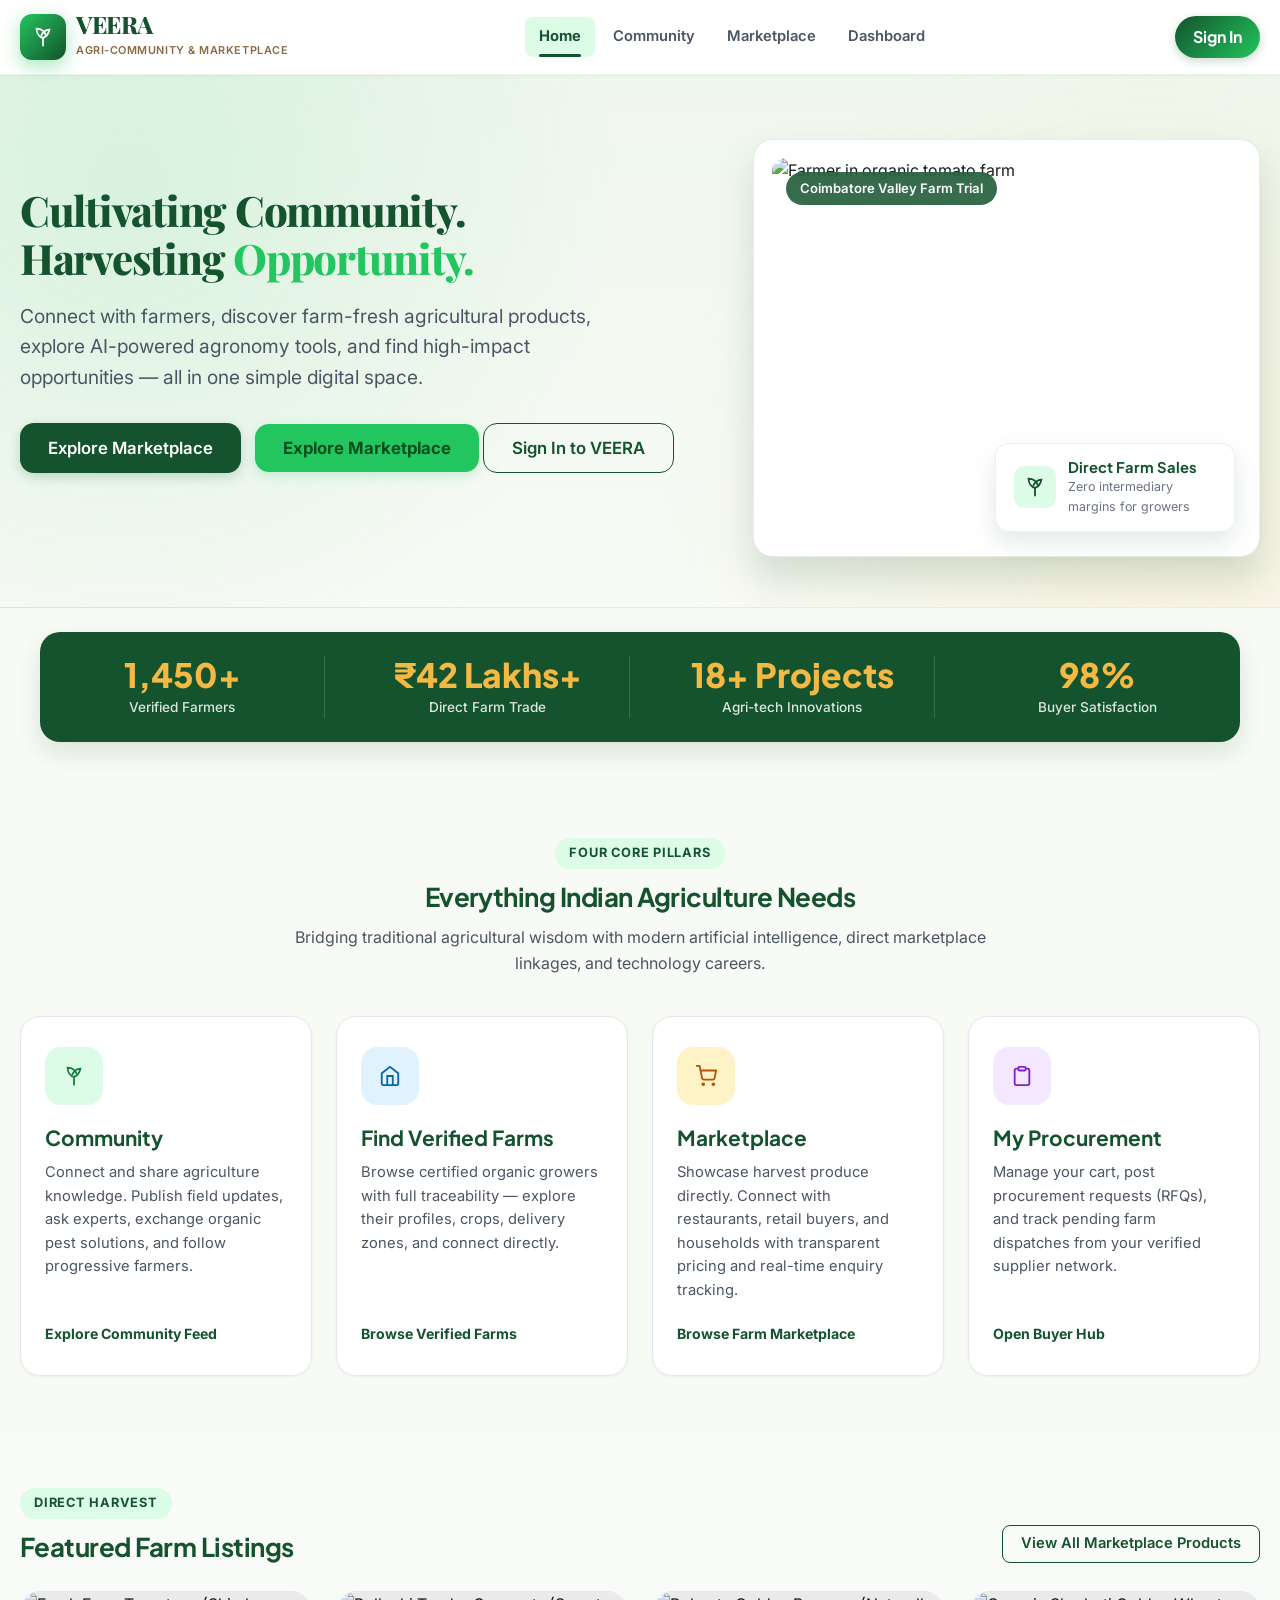
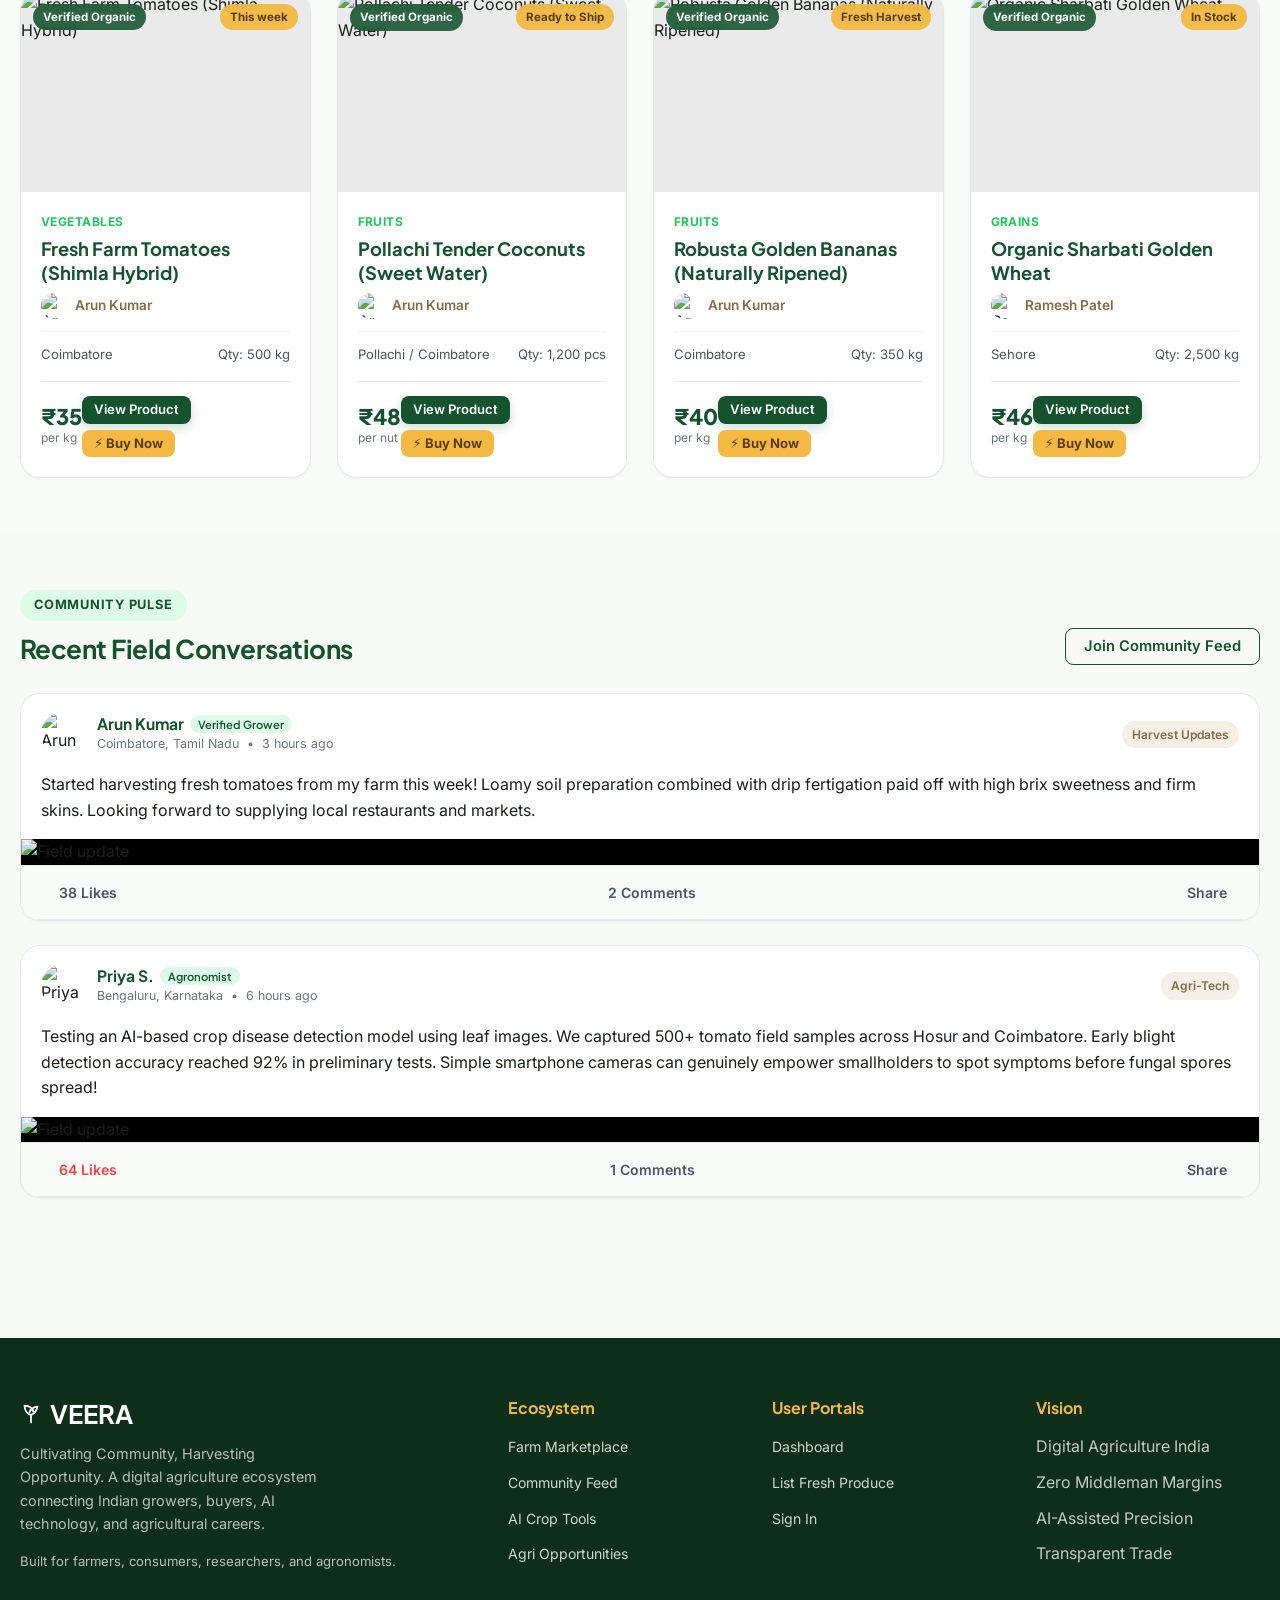
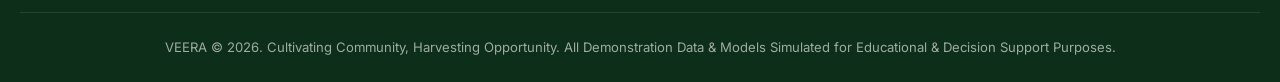
==== index.html @ 0efbb1dd "Add files via upload" ====
<!DOCTYPE html>
<html lang="en">

<head>
  <meta charset="UTF-8">
  <meta name="viewport" content="width=device-width, initial-scale=1.0">
  <title>VEERA — Cultivating Community, Harvesting Opportunity | Digital Agriculture Platform</title>
  <meta name="description"
    content="VEERA connects farmers, buyers, customers, agriculture communities, AI-powered agriculture tools, and opportunities in one unified digital platform.">

  <!-- Google Fonts: Plus Jakarta Sans · Inter · Playfair Display (3 fonts only) -->
  <link rel="preconnect" href="https://fonts.googleapis.com">
  <link rel="preconnect" href="https://fonts.gstatic.com" crossorigin>
  <link
    href="https://fonts.googleapis.com/css2?family=Inter:wght@400;500;600;700&family=Plus+Jakarta+Sans:wght@600;700;800&family=Playfair+Display:ital,wght@0,700;1,600&display=swap"
    rel="stylesheet">

  <link rel="stylesheet" href="styles.css">
</head>

<body>

  <!-- =========================================================================
       MAIN DESKTOP & MOBILE HEADER / NAVBAR
       ========================================================================= -->
  <header class="main-header">
    <div class="nav-container">
      <a href="#home" class="brand-logo" onclick="navigateTo('home')">
        <div class="logo-icon"><svg width="22" height="22" viewBox="0 0 24 24" fill="none" stroke="currentColor"
            stroke-width="2">
            <path d="M12 22v-9" />
            <path d="M12 13c-4-1-7-5-7-10 5 0 9 3 10 7" />
            <path d="M12 13c3-1 6-4 7-9-4 0-8 3-9 7" />
          </svg></div>
        <div class="brand-text">
          <h1>VEERA</h1>
          <span>Agri-Community & Marketplace</span>
        </div>
      </a>

      <nav>
        <ul class="nav-menu">
          <li><a class="nav-link active" data-section="home" data-role="all" onclick="navigateTo('home')">Home</a></li>
          <li><a class="nav-link" data-section="community" data-role="all"
              onclick="navigateTo('community')">Community</a></li>
          <li><a class="nav-link" data-section="marketplace" data-role="all"
              onclick="navigateTo('marketplace')">Marketplace</a></li>
          <!-- Farmer-only nav links -->
          <li data-nav-farmer><a class="nav-link" data-section="ai" data-role="farmer" onclick="navigateTo('ai')">AI
              Agri</a></li>
          <li data-nav-farmer><a class="nav-link" data-section="opportunities" data-role="farmer"
              onclick="navigateTo('opportunities')">Opportunities</a></li>
          <!-- Buyer-only nav links -->
          <li data-nav-buyer style="display:none"><a class="nav-link" data-section="farms" data-role="buyer"
              onclick="navigateTo('farms')">Find Farms</a></li>
          <!-- Shared: Dashboard (role content adapts inside) -->
          <li><a class="nav-link" data-section="dashboard" data-role="all"
              onclick="navigateTo('dashboard')">Dashboard</a></li>
        </ul>
      </nav>

      <div class="nav-actions">
        <!-- Sign In button — shown when logged out -->
        <a id="navSignInBtn" href="login.html" class="btn-nav-signin" style="display:none;">Sign In</a>
        <!-- User Pill — shown when logged in -->
        <div id="navUserPill" class="user-pill" onclick="openUserProfile()" title="Click to view profile details">
          <img id="navUserAvatar"
            src="https://images.unsplash.com/photo-1544717305-2782549b5136?auto=format&fit=crop&w=150&q=80"
            alt="User Avatar" class="user-pill-avatar">
          <div class="user-pill-info">
            <span id="navUserName" class="user-pill-name">Arun Kumar</span>
            <span id="navUserRole" class="user-pill-role">Farmer</span>
          </div>
        </div>

        <button class="mobile-menu-btn" onclick="toggleMobileNav()" aria-label="Toggle Navigation"><svg width="22"
            height="22" viewBox="0 0 24 24" fill="none" stroke="currentColor" stroke-width="2">
            <line x1="3" y1="12" x2="21" y2="12" />
            <line x1="3" y1="6" x2="21" y2="6" />
            <line x1="3" y1="18" x2="21" y2="18" />
          </svg></button>
      </div>
    </div>
  </header>

  <main>
    <!-- =======================================================================
         1. HOME PAGE SECTION (PRD Section 4 & 4.1)
         ======================================================================= -->
    <section id="section-home" class="app-section active">
      <!-- Hero Banner -->
      <div class="hero-section">
        <div class="container">
          <div class="hero-grid">
            <div class="hero-content">
              <h1 class="hero-title">
                Cultivating Community. <br>
                Harvesting <span class="highlight">Opportunity.</span>
              </h1>
              <p class="hero-description">
                Connect with farmers, discover farm-fresh agricultural products, explore AI-powered agronomy tools, and
                find high-impact opportunities — all in one simple digital space.
              </p>

              <div class="hero-cta-group">
                <button class="btn btn-primary btn-lg" onclick="navigateTo('marketplace')">
                  Explore Marketplace
                </button>
                <div id="heroBtnFarmer">
                  <button class="btn btn-secondary btn-lg" onclick="navigateTo('ai')">
                    Explore AI Tools
                  </button>
                </div>
                <div id="heroBtnBuyer" style="display:none">
                  <button class="btn btn-secondary btn-lg" onclick="navigateTo('farms')">
                    Browse Verified Farms
                  </button>
                </div>
                <div id="heroBtnGuest" style="display:flex; gap:10px; flex-wrap:wrap;">
                  <button class="btn btn-secondary btn-lg" onclick="navigateTo('marketplace')">
                    Explore Marketplace
                  </button>
                  <a class="btn btn-outline btn-lg" href="login.html" style="color:var(--primary-800); border-color:var(--primary-800);">
                    Sign In to VEERA
                  </a>
                </div>
              </div>
            </div>

            <div class="hero-visual-card">
              <div class="hero-main-img-box">
                <img src="https://images.unsplash.com/photo-1595974482597-4b8da8879bc5?auto=format&fit=crop&w=900&q=80"
                  alt="Farmer in organic tomato farm">
                <div class="hero-overlay-tag">
                  <span>Coimbatore Valley Farm Trial</span>
                </div>
              </div>
              <div class="hero-floating-stat">
                <div class="floating-icon"><svg width="22" height="22" viewBox="0 0 24 24" fill="none"
                    stroke="currentColor" stroke-width="2">
                    <path d="M12 22v-9" />
                    <path d="M12 13c-4-1-7-5-7-10 5 0 9 3 10 7" />
                    <path d="M12 13c3-1 6-4 7-9-4 0-8 3-9 7" />
                  </svg></div>
                <div class="floating-text">
                  <h4>Direct Farm Sales</h4>
                  <p>Zero intermediary margins for growers</p>
                </div>
              </div>
            </div>
          </div>
        </div>
      </div>

      <!-- Live Ecosystem Stats Ribbon -->
      <div class="container">
        <div class="stats-ribbon">
          <div class="stats-grid">
            <div class="stat-item">
              <div class="stat-number">1,450+</div>
              <div class="stat-label">Verified Farmers</div>
            </div>
            <div class="stat-item">
              <div class="stat-number">₹42 Lakhs+</div>
              <div class="stat-label">Direct Farm Trade</div>
            </div>
            <div class="stat-item">
              <div class="stat-number">18+ Projects</div>
              <div class="stat-label">Agri-tech Innovations</div>
            </div>
            <div class="stat-item">
              <div class="stat-number">98%</div>
              <div class="stat-label">Buyer Satisfaction</div>
            </div>
          </div>
        </div>
      </div>

      <!-- 4 Core Pillars Section (PRD Section 3 & 4) -->
      <section class="section-padding">
        <div class="container">
          <div class="section-header">
            <span class="section-tag">Four Core Pillars</span>
            <h2 class="section-title">Everything Indian Agriculture Needs</h2>
            <p class="section-subtitle">Bridging traditional agricultural wisdom with modern artificial intelligence,
              direct marketplace linkages, and technology careers.</p>
          </div>

          <div class="pillars-grid">
            <!-- Pillar 1: Community -->
            <div class="pillar-card community" onclick="navigateTo('community')">
              <div class="pillar-icon-box"><svg width="22" height="22" viewBox="0 0 24 24" fill="none"
                  stroke="currentColor" stroke-width="2">
                  <path d="M12 22v-9" />
                  <path d="M12 13c-4-1-7-5-7-10 5 0 9 3 10 7" />
                  <path d="M12 13c3-1 6-4 7-9-4 0-8 3-9 7" />
                </svg></div>
              <h3 class="pillar-title">Community</h3>
              <p class="pillar-desc">Connect and share agriculture knowledge. Publish field updates, ask experts,
                exchange organic pest solutions, and follow progressive farmers.</p>
              <div class="pillar-link">Explore Community Feed</div>
            </div>

            <!-- Pillar 2: AI Agriculture (Farmer) / Find Farms (Buyer) -->
            <div id="pillarAiFarmer" class="pillar-card ai" onclick="navigateTo('ai')">
              <div class="pillar-icon-box"><svg width="22" height="22" viewBox="0 0 24 24" fill="none"
                  stroke="currentColor" stroke-width="2">
                  <rect x="3" y="11" width="18" height="10" rx="2" />
                  <circle cx="12" cy="5" r="2" />
                  <path d="M12 7v4" />
                  <line x1="8" y1="16" x2="8" y2="16" />
                  <line x1="16" y1="16" x2="16" y2="16" />
                </svg></div>
              <h3 class="pillar-title">AI Agri</h3>
              <p class="pillar-desc">Simple decision-support tools: Crop recommendation by soil & season, crop disease
                scanner, and live Mandi market intelligence — exclusively for farmers.</p>
              <div class="pillar-link">Try AI Agronomy Tools</div>
            </div>
            <div id="pillarFindFarmsBuyer" class="pillar-card ai" onclick="navigateTo('farms')" style="display:none">
              <div class="pillar-icon-box"><svg width="22" height="22" viewBox="0 0 24 24" fill="none"
                  stroke="currentColor" stroke-width="2">
                  <path d="M3 9l9-7 9 7v11a2 2 0 0 1-2 2H5a2 2 0 0 1-2-2z" />
                  <polyline points="9 22 9 12 15 12 15 22" />
                </svg></div>
              <h3 class="pillar-title">Find Verified Farms</h3>
              <p class="pillar-desc">Browse certified organic growers with full traceability — explore their profiles,
                crops, delivery zones, and connect directly.</p>
              <div class="pillar-link">Browse Verified Farms</div>
            </div>

            <!-- Pillar 3: Marketplace -->
            <div class="pillar-card market" onclick="navigateTo('marketplace')">
              <div class="pillar-icon-box"><svg width="22" height="22" viewBox="0 0 24 24" fill="none"
                  stroke="currentColor" stroke-width="2">
                  <circle cx="9" cy="21" r="1" />
                  <circle cx="20" cy="21" r="1" />
                  <path d="M1 1h4l2.68 13.39a2 2 0 0 0 2 1.61h9.72a2 2 0 0 0 2-1.61L23 6H6" />
                </svg></div>
              <h3 class="pillar-title">Marketplace</h3>
              <p class="pillar-desc">Showcase harvest produce directly. Connect with restaurants, retail buyers, and
                households with transparent pricing and real-time enquiry tracking.</p>
              <div class="pillar-link">Browse Farm Marketplace</div>
            </div>

            <!-- Pillar 4: Opportunities (Farmer) / Procurement (Buyer) -->
            <div id="pillarOppsFarmer" class="pillar-card opps" onclick="navigateTo('opportunities')">
              <div class="pillar-icon-box"><svg width="22" height="22" viewBox="0 0 24 24" fill="none"
                  stroke="currentColor" stroke-width="2">
                  <path d="M4.5 16.5c-1.5 1.26-2 5-2 5s3.74-.5 5-2c.71-.84.7-2.13-.09-2.91a2.18 2.18 0 0 0-2.91-.09z" />
                  <path
                    d="M12 15l-3-3a22 22 0 0 1 2-3.95A12.88 12.88 0 0 1 22 2c0 2.72-.78 7.5-6 11a22.35 22.35 0 0 1-4 2z" />
                </svg></div>
              <h3 class="pillar-title">Opportunities</h3>
              <p class="pillar-desc">Discover agriculture jobs, college internships, AI/ML agriculture pilots, sensor
                collaborations, and institutional procurement contracts.</p>
              <div class="pillar-link">Find Opportunities</div>
            </div>
            <div id="pillarRfqBuyer" class="pillar-card opps" onclick="navigateTo('cart')" style="display:none">
              <div class="pillar-icon-box"><svg width="22" height="22" viewBox="0 0 24 24" fill="none"
                  stroke="currentColor" stroke-width="2">
                  <path d="M16 4h2a2 2 0 0 1 2 2v14a2 2 0 0 1-2 2H6a2 2 0 0 1-2-2V6a2 2 0 0 1 2-2h2" />
                  <rect x="8" y="2" width="8" height="4" rx="1" ry="1" />
                </svg></div>
              <h3 class="pillar-title">My Procurement</h3>
              <p class="pillar-desc">Manage your cart, post procurement requests (RFQs), and track pending farm
                dispatches from your verified supplier network.</p>
              <div class="pillar-link">Open Buyer Hub</div>
            </div>
          </div>
        </div>
      </section>

      <!-- Featured Produce Preview -->
      <section class="section-padding" style="background-color: var(--bg-card-subtle);">
        <div class="container">
          <div
            style="display:flex; justify-content:space-between; align-items:flex-end; margin-bottom: 28px; flex-wrap:wrap; gap:16px;">
            <div>
              <span class="section-tag">Direct Harvest</span>
              <h2 class="section-title" style="margin-bottom:0;">Featured Farm Listings</h2>
            </div>
            <button class="btn btn-outline" onclick="navigateTo('marketplace')">View All Marketplace Products</button>
          </div>

          <div id="homeFeaturedProductsGrid" class="products-grid">
            <!-- Injected via app.js -->
          </div>
        </div>
      </section>

      <!-- Community Feed Highlights Preview -->
      <section class="section-padding">
        <div class="container">
          <div
            style="display:flex; justify-content:space-between; align-items:flex-end; margin-bottom: 28px; flex-wrap:wrap; gap:16px;">
            <div>
              <span class="section-tag">Community Pulse</span>
              <h2 class="section-title" style="margin-bottom:0;">Recent Field Conversations</h2>
            </div>
            <button class="btn btn-outline" onclick="navigateTo('community')">Join Community Feed</button>
          </div>

          <div id="homeCommunityHighlights">
            <!-- Injected via app.js -->
          </div>
        </div>
      </section>
    </section>

    <!-- =======================================================================
         2. COMMUNITY SECTION (PRD Section 5)
         ======================================================================= -->
    <section id="section-community" class="app-section">
      <div class="container section-padding">
        <div class="section-header">
          <span class="section-tag">Agriculture Community</span>
          <h2 class="section-title">Field Notes & Knowledge Exchange</h2>
          <p class="section-subtitle">Real-time conversations between progressive farmers, agronomists, students, and
            buyers.</p>
        </div>

        <div class="community-layout">
          <!-- Left Sidebar -->
          <aside class="community-sidebar-left">
            <div class="community-box">
              <h4 style="font-size: 1rem; color: var(--primary-800); margin-bottom: 14px;">Feed Topics</h4>
              <ul style="list-style: none; display: flex; flex-direction: column; gap: 8px;">
                <li><button class="category-pill active" style="width:100%; text-align:left;"
                    onclick="filterCommunityPosts('All')">All Updates</button></li>
                <li><button class="category-pill" style="width:100%; text-align:left;"
                    onclick="filterCommunityPosts('Harvest Updates')">Harvest Updates</button></li>
                <li><button class="category-pill" style="width:100%; text-align:left;"
                    onclick="filterCommunityPosts('Agri-Tech')">Agri-Tech & AI</button></li>
                <li><button class="category-pill" style="width:100%; text-align:left;"
                    onclick="filterCommunityPosts('Farming Tips')">Organic Farming Tips</button></li>
              </ul>
            </div>

            <div class="community-box">
              <h4 style="font-size: 0.95rem; color: var(--primary-800); margin-bottom: 10px;">Featured Grower</h4>
              <div style="display: flex; gap: 10px; align-items: center; margin-bottom: 8px;">
                <img src="https://images.unsplash.com/photo-1544717305-2782549b5136?auto=format&fit=crop&w=100&q=80"
                  style="width:40px; height:40px; border-radius:50%; object-fit:cover;" alt="Arun">
                <div>
                  <div style="font-weight:700; font-size:0.9rem; color:var(--primary-800);">Arun Kumar</div>
                  <div style="font-size:0.75rem; color:var(--text-light);">Coimbatore, TN (4.5 ac)</div>
                </div>
              </div>
              <button class="btn btn-outline btn-sm" style="width:100%;" onclick="viewFarmerProfile('farmer-1')">View
                Digital Farm</button>
            </div>
          </aside>

          <!-- Center Feed -->
          <div class="community-feed-main">
            <!-- Create Post Box -->
            <div class="feed-header-card">
              <img id="feedUserAvatar"
                src="https://images.unsplash.com/photo-1544717305-2782549b5136?auto=format&fit=crop&w=150&q=80"
                style="width:42px; height:42px; border-radius:50%; object-fit:cover;" alt="You">
              <button class="create-post-trigger" onclick="openCreatePostModal()">
                Share a farm harvest update, agronomy question, or field photo...
              </button>
              <button class="btn btn-primary btn-sm" onclick="openCreatePostModal()">
                Post
              </button>
            </div>

            <!-- Posts List Container -->
            <div id="communityPostsContainer">
              <!-- Rendered via app.js -->
            </div>
          </div>

          <!-- Right Sidebar -->
          <aside class="community-sidebar-right">
            <div class="community-box">
              <h4 style="font-size: 1rem; color: var(--primary-800); margin-bottom: 12px;">Agri Guidelines</h4>
              <p style="font-size:0.85rem; color:var(--text-muted); line-height:1.5; margin-bottom:12px;">
                VEERA fosters helpful, supportive, and scientifically sound agricultural dialogue. Respect regional
                practices and share genuine field experiences.
              </p>
              <div
                style="background:var(--secondary-subtle); padding:10px 14px; border-radius:8px; font-size:0.8rem; color:var(--primary-800);">
                Tip: Upload high resolution leaf pictures for pest queries.
              </div>
            </div>

            <div class="community-box">
              <h4 style="font-size: 0.95rem; color: var(--primary-800); margin-bottom: 10px;">Mandi Quick Check</h4>
              <div style="font-size:0.82rem; color:var(--text-muted); margin-bottom:6px;">Coimbatore Tomato APMC:</div>
              <div style="font-size:1.4rem; font-weight:800; color:var(--primary-800);">₹35 / kg <span
                  style="font-size:0.75rem; color:var(--secondary);">▲ +12.9%</span></div>
              <button class="btn btn-outline btn-sm" style="margin-top:10px; width:100%;"
                onclick="navigateTo('ai', 'tab-market')">Open Market Intel</button>
            </div>
          </aside>
        </div>
      </div>
    </section>

    <!-- =======================================================================
         3. MARKETPLACE SECTION (PRD Section 6 & 7)
         ======================================================================= -->
    <section id="section-marketplace" class="app-section">
      <div class="container section-padding">
        <!-- Role-Specific Action Strip -->
        <div class="marketplace-hero-strip">
          <div>
            <h2 style="font-size: 1.8rem; font-weight: 800; margin-bottom: 6px;">Farmer-to-Buyer Marketplace</h2>
            <p id="marketSubtext" style="font-size: 0.95rem; opacity: 0.9; max-width: 580px;">
              Zero middleman commissions. Direct procurement of farm produce with complete farm traceability.
            </p>
          </div>
          <div id="marketFarmerActions">
            <button class="btn btn-accent btn-lg" onclick="openAddProductModal()">
              + List Fresh Harvest
            </button>
          </div>
        </div>

        <!-- Filter & Search Controls -->
        <div class="marketplace-filter-bar">
          <div class="filter-search-row">
            <div class="search-input-wrapper">
              <span class="search-icon"><svg width="18" height="18" viewBox="0 0 24 24" fill="none"
                  stroke="currentColor" stroke-width="2">
                  <circle cx="11" cy="11" r="8" />
                  <line x1="21" y1="21" x2="16.65" y2="16.65" />
                </svg></span>
              <input type="text" id="marketSearchInput"
                placeholder="Search tomatoes, wheat, turmeric, coconut, onions..." oninput="handleMarketSearch()">
            </div>
            <select id="marketSortSelect" class="filter-select" onchange="handleMarketSort()">
              <option value="default">Sort: Default</option>
              <option value="price-low">Price: Low to High</option>
              <option value="price-high">Price: High to Low</option>
              <option value="organic">Organic Only</option>
            </select>
            <select id="marketLocationFilter" class="filter-select" onchange="handleMarketLocationFilter()">
              <option value="all">All Locations</option>
              <option value="Coimbatore">Coimbatore, Tamil Nadu</option>
              <option value="Madhya Pradesh">Madhya Pradesh</option>
              <option value="Maharashtra">Maharashtra</option>
              <option value="Gujarat">Gujarat</option>
            </select>
          </div>

          <!-- Category Pills (PRD Categories) -->
          <div class="category-pills-row">
            <button class="category-pill active" onclick="filterMarketCategory('All', this)">All Produce</button>
            <button class="category-pill" onclick="filterMarketCategory('Vegetables', this)">Vegetables</button>
            <button class="category-pill" onclick="filterMarketCategory('Fruits', this)">Fruits</button>
            <button class="category-pill" onclick="filterMarketCategory('Grains', this)">Grains</button>
            <button class="category-pill" onclick="filterMarketCategory('Pulses', this)">Pulses</button>
            <button class="category-pill" onclick="filterMarketCategory('Spices', this)">Spices</button>
            <button class="category-pill" onclick="filterMarketCategory('Dairy', this)">Dairy & Ghee</button>
          </div>
        </div>

        <!-- Products Grid -->
        <div id="marketplaceProductsGrid" class="products-grid">
          <!-- Rendered via app.js -->
        </div>

        <!-- Empty State Container -->
        <div id="marketEmptyState" style="display:none; text-align:center; padding: 60px 20px;">
          <div style="font-size:3rem; margin-bottom:12px; display:flex; justify-content:center;"><svg width="22"
              height="22" viewBox="0 0 24 24" fill="none" stroke="currentColor" stroke-width="2">
              <path d="M12 22v-9" />
              <path d="M12 13c-4-1-7-5-7-10 5 0 9 3 10 7" />
              <path d="M12 13c3-1 6-4 7-9-4 0-8 3-9 7" />
            </svg></div>
          <h3 style="font-size:1.4rem; color:var(--primary-800); margin-bottom:8px;">No agricultural products found</h3>
          <p style="color:var(--text-light); margin-bottom:16px;">Try adjusting your keyword search or category filters.
          </p>
          <button class="btn btn-outline" onclick="resetMarketFilters()">Reset All Filters</button>
        </div>
      </div>
    </section>

    <!-- =======================================================================
         4. AI AGRICULTURE SECTION (PRD Sections 9, 10, 11, 12)
         ======================================================================= -->
    <section id="section-ai" class="app-section">
      <div class="container section-padding">
        <div class="section-header">
          <span class="section-tag">AI Agronomy Engine</span>
          <h2 class="section-title">Intelligent Assistance for Growers</h2>
          <p class="section-subtitle">Demonstrating practical, accessible artificial intelligence tools tailored for
            everyday agricultural decisions.</p>
        </div>

        <div class="ai-section-container">
          <!-- Tool Switcher Tabs -->
          <div class="ai-nav-tabs">
            <button class="ai-tab-btn active" onclick="switchAiTab('crop-rec', this)">
              Crop Recommendation
            </button>
            <button class="ai-tab-btn" onclick="switchAiTab('disease-scan', this)">
              Crop Disease Detection
            </button>
            <button class="ai-tab-btn" onclick="switchAiTab('market-intel', this)">
              Market Intelligence
            </button>
          </div>

          <!-- TOOL 1: Crop Recommendation (PRD Section 10) -->
          <div id="aiToolCropRec" class="ai-tool-card active">
            <div class="tool-header-block">
              <div class="tool-header-icon"><svg width="22" height="22" viewBox="0 0 24 24" fill="none"
                  stroke="currentColor" stroke-width="2">
                  <path d="M12 22v-9" />
                  <path d="M12 13c-4-1-7-5-7-10 5 0 9 3 10 7" />
                  <path d="M12 13c3-1 6-4 7-9-4 0-8 3-9 7" />
                </svg></div>
              <h3 style="font-size:1.6rem; color:var(--primary-800); margin-bottom:8px;">AI Crop Recommendation</h3>
              <p style="color:var(--text-muted); font-size:0.95rem;">
                Select soil type, season, and irrigation resources to compute agronomically optimal crop varieties with
                estimated yields.
              </p>
              <div class="tool-disclaimer">
                Note: Demonstration Decision-Support Result (Not a guaranteed agronomic prediction)
              </div>
            </div>

            <div class="crop-rec-grid">
              <!-- Inputs Form -->
              <div class="crop-rec-form-panel">
                <div class="form-group">
                  <label for="cropRecLocation">Location / Region</label>
                  <select id="cropRecLocation" class="form-control">
                    <option value="Coimbatore, Tamil Nadu">Coimbatore, Tamil Nadu (Western Ghats Belt)</option>
                    <option value="Pune, Maharashtra">Pune / Nashik, Maharashtra</option>
                    <option value="Indore, Madhya Pradesh">Indore, Madhya Pradesh (Malwa Plateau)</option>
                    <option value="Guntur, Andhra Pradesh">Guntur / Krishna Basin, AP</option>
                    <option value="Karnal, Haryana">Karnal, Haryana (Indo-Gangetic Plain)</option>
                  </select>
                </div>

                <div class="form-group">
                  <label for="cropRecSoil">Soil Type</label>
                  <select id="cropRecSoil" class="form-control">
                    <option value="Loamy">Loamy Soil (Rich drainage & balanced humus)</option>
                    <option value="Black Cotton">Black Cotton Soil (High moisture retention)</option>
                    <option value="Red Soil">Red Laterite Soil (Porous, iron-rich)</option>
                    <option value="Alluvial">Alluvial Silt (High natural fertility)</option>
                    <option value="Sandy Loam">Sandy Loam (Quick drainage)</option>
                  </select>
                </div>

                <div class="form-group">
                  <label for="cropRecSeason">Cultivation Season</label>
                  <select id="cropRecSeason" class="form-control">
                    <option value="Kharif">Kharif (Monsoon Sowing: Jun - Oct)</option>
                    <option value="Rabi">Rabi (Winter Sowing: Nov - Mar)</option>
                    <option value="Zaid">Zaid (Summer Cropping: Mar - Jun)</option>
                  </select>
                </div>

                <div class="form-group">
                  <label for="cropRecWater">Water & Irrigation Availability</label>
                  <select id="cropRecWater" class="form-control">
                    <option value="Moderate">Moderate (Borewell / Drip Irrigation)</option>
                    <option value="Abundant">Abundant (Canal / River Basin / Perennial)</option>
                    <option value="Low">Low / Rainfed Watershed</option>
                  </select>
                </div>

                <div class="form-group">
                  <label for="cropRecSize">Farm Plot Size</label>
                  <input type="text" id="cropRecSize" class="form-control" value="4.5 Acres">
                </div>

                <button class="btn btn-primary" style="width:100%; margin-top:10px;" onclick="runCropRecommendation()">
                  Run AI Crop Analysis
                </button>
              </div>

              <!-- Recommendation Result Output -->
              <div id="cropRecResultBox" class="ai-result-display">
                <div
                  style="font-size:0.75rem; font-weight:700; color:var(--text-light); text-transform:uppercase; margin-bottom:8px;">
                  Agronomy Model Output
                </div>
                <div class="crop-result-badge">
                  <span id="recCropName">Shimla Hybrid Tomato</span>
                </div>
                <div class="crop-result-reason" id="recCropReason">
                  The selected loamy soil texture, Kharif seasonal humidity, and moderate drip irrigation parameters are
                  exceptionally optimal for indeterminate hybrid tomato cultivation in the Coimbatore agro-climatic
                  zone.
                </div>
                <div style="display:grid; grid-template-columns:1fr 1fr; gap:10px; margin-bottom:18px;">
                  <div style="background:#fff; padding:10px; border-radius:6px; border:1px solid var(--border-subtle);">
                    <div style="font-size:0.72rem; color:var(--text-light);">ESTIMATED HARVEST</div>
                    <div id="recCropYield" style="font-weight:800; color:var(--primary-800); font-size:1.1rem;">22 - 25
                      Tons / Acre</div>
                  </div>
                  <div style="background:#fff; padding:10px; border-radius:6px; border:1px solid var(--border-subtle);">
                    <div style="font-size:0.72rem; color:var(--text-light);">WATER CONSUMPTION</div>
                    <div id="recCropWater" style="font-weight:800; color:var(--primary-800); font-size:1.1rem;">Drip
                      Fertigation</div>
                  </div>
                </div>
                <button class="btn btn-outline btn-sm" onclick="runCropRecommendation()">
                  Recalculate Scenario
                </button>
              </div>
            </div>
          </div>

          <!-- TOOL 2: Crop Disease Detection (PRD Section 11) -->
          <div id="aiToolDiseaseScan" class="ai-tool-card">
            <div class="tool-header-block">
              <div class="tool-header-icon"><svg width="22" height="22" viewBox="0 0 24 24" fill="none"
                  stroke="currentColor" stroke-width="2">
                  <path d="M12 22v-9" />
                  <path d="M12 13c-4-1-7-5-7-10 5 0 9 3 10 7" />
                  <path d="M12 13c3-1 6-4 7-9-4 0-8 3-9 7" />
                </svg></div>
              <h3 style="font-size:1.6rem; color:var(--primary-800); margin-bottom:8px;">AI Crop Disease Detection</h3>
              <p style="color:var(--text-muted); font-size:0.95rem;">
                Demonstrating computer-vision assisted leaf pathology analysis for early detection of fungal, bacterial,
                and deficiency symptoms.
              </p>
              <div class="tool-disclaimer">
                Note: Demonstration Model (Simulated Edge Vision Diagnostics)
              </div>
            </div>

            <div class="disease-detector-grid">
              <!-- Upload & Sample Selection -->
              <div>
                <div class="image-upload-zone" onclick="triggerDiseaseImageUpload()">
                  <input type="file" id="diseaseFileInput" style="display:none;" accept="image/*"
                    onchange="handleDiseaseFileUpload(event)">
                  <div style="margin-bottom:6px; display:flex; justify-content:center;"><svg width="28" height="28"
                      viewBox="0 0 24 24" fill="none" stroke="currentColor" stroke-width="1.8">
                      <path d="M23 19a2 2 0 0 1-2 2H3a2 2 0 0 1-2-2V8a2 2 0 0 1 2-2h4l2-3h6l2 3h4a2 2 0 0 1 2 2z" />
                      <circle cx="12" cy="13" r="4" />
                    </svg></div>
                  <div style="font-weight:700; color:var(--primary-800);">Upload Crop Leaf Image</div>
                  <p style="font-size:0.8rem; color:var(--text-light); margin-top:4px;">Drag & drop or tap to browse
                    camera / gallery</p>
                </div>

                <div class="preview-box">
                  <img id="diseasePreviewImg"
                    src="https://images.unsplash.com/photo-1592924357228-91a4daadcfea?auto=format&fit=crop&w=600&q=80"
                    alt="Crop Sample">
                  <div id="scanLaserBeam" class="scan-beam"></div>
                </div>

                <!-- Sample Pre-loaded Cases for Quick Verification -->
                <div class="sample-selectors">
                  <p>Or tap pre-configured field leaf samples:</p>
                  <div class="sample-thumbs-row">
                    <div class="sample-thumb-item selected" onclick="loadSampleDisease(0, this)">
                      <img
                        src="https://images.unsplash.com/photo-1592924357228-91a4daadcfea?auto=format&fit=crop&w=150&q=80"
                        title="Tomato Blight" alt="Tomato">
                    </div>
                    <div class="sample-thumb-item" onclick="loadSampleDisease(1, this)">
                      <img
                        src="https://images.unsplash.com/photo-1563565375-f3fdfdbefa83?auto=format&fit=crop&w=150&q=80"
                        title="Capsicum Mildew" alt="Capsicum">
                    </div>
                    <div class="sample-thumb-item" onclick="loadSampleDisease(2, this)">
                      <img
                        src="https://images.unsplash.com/photo-1574323347407-f5e1ad6d020b?auto=format&fit=crop&w=150&q=80"
                        title="Rice Blast" alt="Paddy">
                    </div>
                    <div class="sample-thumb-item" onclick="loadSampleDisease(3, this)">
                      <img
                        src="https://images.unsplash.com/photo-1551754655-cd27e38d2076?auto=format&fit=crop&w=150&q=80"
                        title="Healthy Foliage" alt="Corn">
                    </div>
                  </div>
                </div>

                <button id="btnAnalyzeDisease" class="btn btn-primary" style="width:100%; margin-top:16px;"
                  onclick="analyzeCropDisease()">
                  Analyze Crop Image
                </button>
              </div>

              <!-- Diagnostic Result Panel -->
              <div id="diseaseResultPanel" class="ai-result-display">
                <div
                  style="font-size:0.75rem; font-weight:700; color:var(--text-light); text-transform:uppercase; margin-bottom:8px;">
                  Pathology Diagnostic Report
                </div>

                <div style="font-size:1.35rem; font-weight:800; color:#b91c1c; margin-bottom:4px;" id="diseaseName">
                  Early Blight (Alternaria solani)
                </div>
                <div style="font-size:0.85rem; color:var(--text-light); margin-bottom:12px;" id="diseaseCropType">
                  Crop: Tomato • Fungal Pathogen
                </div>

                <div class="confidence-bar-wrap">
                  <div class="confidence-label">
                    <span>AI Model Confidence</span>
                    <span id="diseaseConfidenceVal">87%</span>
                  </div>
                  <div class="confidence-track">
                    <div id="diseaseConfidenceBar" class="confidence-fill" style="width: 87%;"></div>
                  </div>
                </div>

                <div style="margin-bottom:14px;">
                  <strong
                    style="font-size:0.82rem; color:var(--primary-800); display:block; margin-bottom:4px;">Diagnostic
                    Symptoms:</strong>
                  <p id="diseaseSymptoms" style="font-size:0.88rem; color:var(--text-muted); line-height:1.45;">
                    Concentric brown target-like rings on mature leaves, surrounded by pale chlorotic yellow halos. Stem
                    collar lesions visible.
                  </p>
                </div>

                <div
                  style="background:#ffffff; border:1px solid var(--border-subtle); border-radius:8px; padding:12px; margin-bottom:16px;">
                  <strong
                    style="font-size:0.82rem; color:var(--primary-800); display:block; margin-bottom:4px;">Suggested
                    Next Step:</strong>
                  <p id="diseaseAction" style="font-size:0.85rem; color:var(--text-muted); line-height:1.4;">
                    Inspect affected leaves, isolate section, and consult an agriculture expert or local KVK before
                    chemical treatment.
                  </p>
                  <div style="margin-top:8px; font-size:0.82rem; color:var(--secondary); font-weight:700;">
                    Bio Remedy: <span id="diseaseBioRemedy" style="color:var(--text-main); font-weight:normal;">Neem
                      seed kernel extract (NSKE 5%) foliar spray</span>
                  </div>
                </div>

                <button class="btn btn-outline btn-sm" onclick="analyzeCropDisease()">
                  Analyze Another Image
                </button>
              </div>
            </div>
          </div>

          <!-- TOOL 3: Market Intelligence (PRD Section 12) -->
          <div id="aiToolMarketIntel" class="ai-tool-card">
            <div class="tool-header-block">
              <div class="tool-header-icon"><svg width="22" height="22" viewBox="0 0 24 24" fill="none"
                  stroke="currentColor" stroke-width="2">
                  <line x1="18" y1="20" x2="18" y2="10" />
                  <line x1="12" y1="20" x2="12" y2="4" />
                  <line x1="6" y1="20" x2="6" y2="14" />
                </svg></div>
              <h3 style="font-size:1.6rem; color:var(--primary-800); margin-bottom:8px;">Mandi Market Intelligence</h3>
              <p style="color:var(--text-muted); font-size:0.95rem;">
                Real-time price trend curves, supply-demand indices, and harvest dispatch advisories across key APMC
                yards.
              </p>
              <div class="tool-disclaimer">
                Demonstration Data — Simulating Daily APMC Modal Rates
              </div>
            </div>

            <div class="market-intel-grid">
              <!-- Controls -->
              <div>
                <div class="form-group">
                  <label for="mandiCropSelect">Select Crop</label>
                  <select id="mandiCropSelect" class="form-control" onchange="updateMarketIntelligence()">
                    <option value="Tomato">Tomato (Hybrid Red)</option>
                    <option value="Onion">Onion (Nashik Red)</option>
                    <option value="Banana">Banana (Robusta)</option>
                    <option value="Wheat">Wheat (Sharbati)</option>
                  </select>
                </div>

                <div class="form-group">
                  <label for="mandiLocationSelect">Mandi / APMC Yard</label>
                  <select id="mandiLocationSelect" class="form-control" onchange="updateMarketIntelligence()">
                    <option value="Coimbatore Mandi">Coimbatore APMC Mandi</option>
                    <option value="Nashik APMC">Nashik APMC Yard</option>
                    <option value="Azadpur Mandi">Azadpur Mandi (New Delhi)</option>
                  </select>
                </div>

                <div
                  style="background:var(--bg-card-subtle); padding:16px; border-radius:var(--radius-sm); border:1px solid var(--border-subtle); margin-top:20px;">
                  <h4 style="font-size:0.9rem; color:var(--primary-800); margin-bottom:6px;">Harvest Advisory</h4>
                  <p id="mandiAdvisory" style="font-size:0.85rem; color:var(--text-muted); line-height:1.5;">
                    Harvest dispatch is favorable over next 3-5 days. Steady festive wholesale demand observed across
                    south tier-1 markets.
                  </p>
                </div>
              </div>

              <!-- Visual Metrics & Chart -->
              <div>
                <div class="mandi-stats-row">
                  <div class="mandi-stat-tile">
                    <div class="title">Current Modal Price</div>
                    <div id="mandiCurrentPrice" class="val">₹35 / kg</div>
                  </div>
                  <div class="mandi-stat-tile">
                    <div class="title">Market Demand</div>
                    <div id="mandiDemand" class="val" style="color:var(--secondary);">High</div>
                  </div>
                  <div class="mandi-stat-tile">
                    <div class="title">Seasonal Trend</div>
                    <div id="mandiTrend" class="val">Increasing</div>
                  </div>
                </div>

                <!-- Price Curve SVG Chart -->
                <div class="chart-card-box">
                  <div class="chart-header">
                    <div>
                      <strong style="font-size:0.95rem; color:var(--primary-800);">7-Day Price Movement Trend
                        (₹/kg)</strong>
                      <div style="font-size:0.75rem; color:var(--text-light);">Daily weighted average transaction price
                      </div>
                    </div>
                    <span
                      style="font-size:0.8rem; font-weight:700; color:var(--secondary); background:var(--secondary-subtle); padding:3px 10px; border-radius:12px;">Live
                      Yard Simulation</span>
                  </div>

                  <div id="mandiSvgChartContainer" class="svg-chart-container">
                    <!-- SVG Chart injected via app.js -->
                  </div>
                </div>
              </div>
            </div>
          </div>
        </div>
      </div>
    </section>

    <!-- =======================================================================
         5. OPPORTUNITIES SECTION (PRD Section 13)
         ======================================================================= -->
    <section id="section-opportunities" class="app-section">
      <div class="container section-padding">
        <div class="section-header">
          <span class="section-tag">Agri-Tech & Youth Careers</span>
          <h2 class="section-title">Agriculture Opportunities Hub</h2>
          <p class="section-subtitle">Connecting youth, AI engineers, developers, and field specialists with pioneering
            agricultural projects and jobs.</p>
        </div>

        <div class="opps-filter-bar">
          <button class="category-pill active" onclick="filterOpportunities('All', this)">All Opportunities</button>
          <button class="category-pill" onclick="filterOpportunities('Agri-tech Project', this)">Agri-tech
            Projects</button>
          <button class="category-pill" onclick="filterOpportunities('Agriculture Jobs', this)">Agriculture
            Jobs</button>
          <button class="category-pill" onclick="filterOpportunities('Collaboration', this)">Field
            Collaborations</button>
          <button class="category-pill"
            onclick="filterOpportunities('Professional Internships', this)">Internships</button>
          <button class="category-pill" onclick="filterOpportunities('Technology Opportunities', this)">Tech &
            Sourcing</button>
        </div>

        <div id="opportunitiesGrid" class="opps-grid">
          <!-- Rendered via app.js -->
        </div>
      </div>
    </section>

    <!-- =======================================================================
         6. FARMER PROFILE SECTION (PRD Section 8)
         ======================================================================= -->
    <section id="section-profile" class="app-section">
      <div class="container section-padding">
        <!-- User Digital Profile Card (Adapts to Farmer or Buyer) -->
        <div class="profile-cover-banner">
          <img id="profileCoverBannerImg"
            src="https://images.unsplash.com/photo-1500937386664-56d1dfef3854?auto=format&fit=crop&w=1200&q=80"
            alt="Profile Cover">
        </div>
        <div class="profile-card-header">
          <div class="profile-main-avatar-box">
            <img id="farmerProfileAvatar"
              src="https://images.unsplash.com/photo-1544717305-2782549b5136?auto=format&fit=crop&w=300&q=80"
              alt="Profile Avatar">
          </div>

          <div class="profile-header-details">
            <div>
              <div style="display:flex; align-items:center; gap:8px; flex-wrap:wrap;">
                <h2 id="farmerProfileName" style="font-size:1.8rem; color:var(--primary-800);">Arun Kumar</h2>
                <span id="farmerProfileRoleBadge" class="role-tag-badge farmer">✓ Verified Producer</span>
              </div>
              <p id="farmerProfileTitle" style="color:var(--text-light); font-size:0.95rem; margin-top:2px;">
                Progressive Organic Horticulturalist &amp; Soil Health Advocate
              </p>
              <div class="farmer-meta-specs" id="profileMetaSpecs">
                <div class="meta-spec-item" id="specLocationWrap">
                  <span>Location:</span> <span id="farmerProfileLocation">Coimbatore, Tamil Nadu</span>
                </div>
                <div class="meta-spec-item" id="specSizeWrap">
                  <span id="specLabelSize">Size:</span> <span id="farmerProfileSize">4.5 Acres</span>
                </div>
                <div class="meta-spec-item" id="specExpWrap">
                  <span id="specLabelExp">Experience:</span> <span id="farmerProfileExp">12 Years</span>
                </div>
              </div>
            </div>

            <div style="display:flex; gap:10px; flex-wrap:wrap;" id="profileActionButtons">
              <button class="btn btn-outline" onclick="openCreatePostModal()">
                Share Update
              </button>
              <button class="btn btn-primary" onclick="openAddProductModal()">
                + List Produce
              </button>
            </div>
          </div>

          <div style="margin-top:20px; padding-top:16px; border-top:1px solid var(--border-subtle);">
            <strong id="profileTagsHeading"
              style="font-size:0.85rem; color:var(--primary-800); display:block; margin-bottom:4px;">Primary Crops
              Cultivated:</strong>
            <div id="farmerProfileCrops" class="crops-tag-list">
              <span class="crop-tag-chip">Tomato (Shimla Hybrid)</span>
              <span class="crop-tag-chip">Tender Coconut (Pollachi)</span>
              <span class="crop-tag-chip">Robusta Banana</span>
              <span class="crop-tag-chip">Moringa</span>
            </div>
          </div>

          <p id="farmerProfileBio"
            style="margin-top:16px; font-size:0.95rem; color:var(--text-muted); line-height:1.6;">
            Third-generation farmer practicing sustainable precision drip agriculture and soil rejuvenation in the
            foothills of Coimbatore. Dedicated to chemical-free nutrient-dense farming.
          </p>

          <div
            style="margin-top:20px; padding-top:14px; border-top:1px solid var(--border-subtle); display:flex; justify-content:space-between; align-items:center; flex-wrap:wrap; gap:10px;">
            <div style="font-size:0.82rem; color:var(--text-light);">
              Contact Info: <span id="profileUserContact">+91 98421 77320 • arun.farm@veeramail.in</span>
            </div>
            <div style="display:flex; gap:8px;">
              <button class="btn btn-outline btn-sm" onclick="window.location.href='login.html'">Switch Account</button>
              <button class="btn btn-outline btn-sm" style="color:#b91c1c; border-color:#fca5a5;"
                onclick="signOutUser()">Sign Out</button>
            </div>
          </div>
        </div>

        <!-- Farmer's Listed Products & Field Posts Tabs -->
        <div>
          <div style="display:flex; border-bottom:2px solid var(--border-subtle); margin-bottom:24px;">
            <button id="tabBtnFarmerProds" class="auth-tab-btn active" onclick="switchFarmerProfileTab('products')">
              Farm Products Listed
            </button>
            <button id="tabBtnFarmerPosts" class="auth-tab-btn" onclick="switchFarmerProfileTab('posts')">
              Community Updates & Field Notes
            </button>
          </div>

          <div id="farmerProfileProductsContainer" class="products-grid">
            <!-- Filtered products rendered via app.js -->
          </div>

          <div id="farmerProfilePostsContainer" style="display:none; max-width:800px; margin:0 auto;">
            <!-- Filtered posts rendered via app.js -->
          </div>
        </div>
      </div>
    </section>

    <!-- =======================================================================
         7. DASHBOARD SECTION (PRD Section 14 - Farmer & Buyer Perspectives)
         ======================================================================= -->
    <section id="section-dashboard" class="app-section">
      <div class="container section-padding">
        <!-- Banner Greeting -->
        <div class="dashboard-welcome-banner">
          <div>
            <h2 id="dashWelcomeTitle" style="font-size:1.8rem; font-weight:800; margin-bottom:4px;">Welcome back, Arun
            </h2>
            <p id="dashWelcomeSubtitle" style="font-size:0.95rem; opacity:0.9;">
              Farmer Command Center • Here is the summary of your listed produce, buyer enquiries, and community reach.
            </p>
          </div>
          <div id="dashQuickSwitchRole">
            <button class="btn btn-outline-white btn-sm" onclick="window.location.href='login.html'">
              Switch User Account
            </button>
          </div>
        </div>

        <!-- 4 Overview Metric Cards (PRD Section 14) -->
        <div id="dashStatsGrid" class="dashboard-stats-grid">
          <!-- Dynamically populated for Farmer vs Buyer via app.js -->
        </div>

        <!-- Main Dashboard Split Layout -->
        <div class="dash-layout-grid">
          <!-- Left Column: Enquiries / Orders -->
          <div>
            <!-- Farmer View: Enquiries Received from Buyers -->
            <div id="dashFarmerEnquiriesPanel" class="dash-panel">
              <div class="dash-panel-header">
                <h3 class="dash-panel-title">
                  Enquiries Received from Buyers
                </h3>
                <span id="enquiryCountBadge" class="enquiry-status-pill status-new">3 Active</span>
              </div>
              <div id="dashEnquiriesList">
                <!-- Enquiries rendered via app.js -->
              </div>
            </div>

            <!-- Buyer View: My Sent Enquiries -->
            <div id="dashBuyerEnquiriesPanel" class="dash-panel" style="display:none;">
              <div class="dash-panel-header">
                <h3 class="dash-panel-title">
                  My Direct Farm Enquiries
                </h3>
                <span class="enquiry-status-pill status-responded">Direct Linkage</span>
              </div>
              <div id="dashBuyerEnquiriesList">
                <!-- Buyer enquiries rendered via app.js -->
              </div>
            </div>
          </div>

          <!-- Right Column: Quick Actions & Recent Activity -->
          <div>
            <!-- Quick Actions (PRD Section 14) -->
            <div class="dash-panel">
              <div class="dash-panel-header">
                <h3 class="dash-panel-title">
                  Quick Actions
                </h3>
              </div>
              <div class="quick-actions-grid">
                <div class="quick-action-tile" onclick="openAddProductModal()">
                  <div class="quick-action-icon">+</div>
                  <div class="quick-action-title">List Produce</div>
                </div>
                <div class="quick-action-tile" onclick="openCreatePostModal()">
                  <div class="quick-action-icon">Post</div>
                  <div class="quick-action-title">Create Post</div>
                </div>
                <div class="quick-action-tile" onclick="navigateTo('ai')">
                  <div class="quick-action-icon">AI</div>
                  <div class="quick-action-title">Ask AI Tools</div>
                </div>
                <div class="quick-action-tile" onclick="navigateTo('marketplace')">
                  <div class="quick-action-icon">Shop</div>
                  <div class="quick-action-title">Marketplace</div>
                </div>
              </div>
            </div>

            <!-- Recent Activity Timeline (PRD Section 14) -->
            <div class="dash-panel">
              <div class="dash-panel-header">
                <h3 class="dash-panel-title">
                  Recent Activity
                </h3>
              </div>
              <div id="dashActivityTimeline" style="display:flex; flex-direction:column; gap:14px; font-size:0.85rem;">
                <div style="display:flex; gap:10px; align-items:flex-start;">
                  <span class="timeline-tag">Produce</span>
                  <div>
                    <strong>Buyer Priya Sharma</strong> sent an enquiry for 200 kg of Shimla Hybrid Tomatoes.
                    <div style="color:var(--text-light); font-size:0.75rem;">15 minutes ago</div>
                  </div>
                </div>
                <div style="display:flex; gap:10px; align-items:flex-start;">
                  <span class="timeline-tag">Comment</span>
                  <div>
                    <strong>Priya S.</strong> liked your community harvest post.
                    <div style="color:var(--text-light); font-size:0.75rem;">2 hours ago</div>
                  </div>
                </div>
                <div style="display:flex; gap:10px; align-items:flex-start;">
                  <span class="timeline-tag">Project</span>
                  <div>
                    <strong>New Opportunity:</strong> AI Crop Disease Detection Project opened for field trials.
                    <div style="color:var(--text-light); font-size:0.75rem;">5 hours ago</div>
                  </div>
                </div>
              </div>
            </div>
          </div>
        </div>
      </div>
    </section>

    <!-- =======================================================================
         8. VERIFIED FARMS DIRECTORY (BUYER ONLY)
         ======================================================================= -->
    <section id="section-farms" class="app-section">
      <div class="container section-padding">
        <div class="section-header">
          <span class="section-tag" style="background:#e0f2fe; color:#0369a1;">Buyer Exclusive</span>
          <h2 class="section-title">Verified Farm Directory</h2>
          <p class="section-subtitle">Discover certified organic and natural growers. View their crops, delivery zones,
            certifications, and connect directly — zero middleman.</p>
        </div>

        <!-- Farm Search Bar -->
        <div class="marketplace-filter-bar" style="margin-bottom:30px;">
          <div class="filter-search-row">
            <div class="search-input-wrapper">
              <span class="search-icon"><svg width="18" height="18" viewBox="0 0 24 24" fill="none"
                  stroke="currentColor" stroke-width="2">
                  <circle cx="11" cy="11" r="8" />
                  <line x1="21" y1="21" x2="16.65" y2="16.65" />
                </svg></span>
              <input type="text" id="farmSearchInput" placeholder="Search by crop, location, or farmer name..."
                oninput="handleFarmSearch()">
            </div>
            <select id="farmCropFilter" class="filter-select" onchange="handleFarmCropFilter()">
              <option value="all">All Crops</option>
              <option value="Tomato">Tomatoes</option>
              <option value="Coconut">Coconut / Tender Coconut</option>
              <option value="Wheat">Wheat / Grains</option>
              <option value="Turmeric">Turmeric / Spices</option>
              <option value="Ghee">Dairy / Ghee</option>
              <option value="Pulses">Pulses / Dal</option>
            </select>
          </div>
        </div>

        <!-- Farms Grid -->
        <div id="farmsGrid" style="display:grid; grid-template-columns:repeat(auto-fill, minmax(320px,1fr)); gap:26px;">
          <!-- Rendered by app.js -->
        </div>
      </div>
    </section>

    <!-- =======================================================================
         9. BUYER CART & PROCUREMENT REQUESTS (BUYER ONLY)
         ======================================================================= -->
    <section id="section-cart" class="app-section">
      <div class="container section-padding">
        <div class="section-header">
          <span class="section-tag" style="background:#e0f2fe; color:#0369a1;">Buyer Exclusive</span>
          <h2 class="section-title">My Cart & Procurement Hub</h2>
          <p class="section-subtitle">Manage your selected farm produce, track enquiries, and post direct procurement
            requests (RFQs) to the farmer network.</p>
        </div>

        <div style="display:grid; grid-template-columns:1.4fr 1fr; gap:28px;">
          <!-- Left: Cart Items -->
          <div>
            <div class="dash-panel">
              <div class="dash-panel-header">
                <h3 class="dash-panel-title">Selected Farm Produce</h3>
                <button class="btn btn-secondary btn-sm" onclick="navigateTo('marketplace')">+ Add More</button>
              </div>
              <div id="cartItemsList">
                <!-- Rendered by app.js -->
              </div>
              <div id="cartSummaryBox"
                style="border-top:2px solid var(--primary-800); padding-top:16px; margin-top:16px;">
                <div
                  style="display:flex; justify-content:space-between; font-size:1.1rem; font-weight:800; color:var(--primary-800); margin-bottom:12px;">
                  <span>Total Procurement Value</span>
                  <span id="cartTotalValue">₹0</span>
                </div>
                <button class="btn btn-primary" style="width:100%;" onclick="handleCheckoutEnquiry()">
                  Send Bulk Enquiry to All Farmers
                </button>
              </div>
            </div>

            <!-- Post a Procurement Request (RFQ) -->
            <div class="dash-panel">
              <div class="dash-panel-header">
                <h3 class="dash-panel-title">Post Procurement Request (RFQ)</h3>
              </div>
              <form onsubmit="handleAddRfq(event)">
                <div class="form-group">
                  <label>Crop / Produce Needed</label>
                  <input type="text" id="rfqCrop" class="form-control"
                    placeholder="e.g. Organic Tomatoes, A2 Ghee, Wheat" required>
                </div>
                <div style="display:grid; grid-template-columns:1fr 1fr; gap:12px;">
                  <div class="form-group">
                    <label>Quantity Required</label>
                    <input type="text" id="rfqQty" class="form-control" placeholder="e.g. 300 kg" required>
                  </div>
                  <div class="form-group">
                    <label>Target Price Range</label>
                    <input type="text" id="rfqPrice" class="form-control" placeholder="e.g. ₹30-36/kg" required>
                  </div>
                </div>
                <div class="form-group">
                  <label>Delivery Frequency</label>
                  <select id="rfqFrequency" class="form-control">
                    <option value="One-time Batch">One-time Batch</option>
                    <option value="Weekly Contract">Weekly Contract</option>
                    <option value="Monthly Supply">Monthly Supply</option>
                    <option value="Bi-Weekly">Bi-Weekly</option>
                  </select>
                </div>
                <div class="form-group">
                  <label>Additional Notes</label>
                  <textarea id="rfqNotes" class="form-control" rows="2"
                    placeholder="Delivery preference, quality standard, packaging requirements..."></textarea>
                </div>
                <button type="submit" class="btn btn-primary" style="width:100%;">Post Procurement Request</button>
              </form>
            </div>
          </div>

          <!-- Right: Active RFQs / Demand Pool -->
          <div>
            <div class="dash-panel">
              <div class="dash-panel-header">
                <h3 class="dash-panel-title">My Active Procurement Requests</h3>
              </div>
              <div id="rfqListContainer">
                <!-- Rendered by app.js -->
              </div>
            </div>
          </div>
        </div>
      </div>
    </section>


    <!-- =======================================================================
         10. UNIFIED LOGIN & AUTHENTICATION PAGE (Both User Types on Same Page)
         ======================================================================= -->
    <section id="section-login" class="app-section">
      <div class="container section-padding">
        <!-- Section Header -->
        <div class="section-header" style="text-align: center; max-width: 780px; margin: 0 auto 36px auto;">
          <span class="section-tag">Account Authentication</span>
          <h2 class="section-title">Sign In to VEERA</h2>
          <p class="section-subtitle">
            One platform connecting growers and buyers. Select your role below to access dedicated tools, marketplace
            transactions, and community knowledge.
          </p>

          <!-- Current Logged In Status Banner -->
          <div class="login-active-bar" id="loginActiveUserBar">
            <div class="login-active-info">
              <span class="login-status-dot"></span>
              <span>Currently Active: <strong id="loginActiveUserName">Arun Kumar</strong> (<span
                  id="loginActiveUserRole">Farmer</span>)</span>
            </div>
            <button class="btn btn-outline btn-sm" onclick="navigateTo('dashboard')">
              Open Active Dashboard &rarr;
            </button>
          </div>
        </div>

        <!-- Dual Login Portals Grid (Both Farmer and Buyer on the SAME PAGE) -->
        <div class="login-portals-grid">

          <!-- PORTAL 1: FARMER -->
          <div class="login-portal-card farmer-card">
            <div class="portal-card-header">
              <span class="portal-role-tag farmer">Farmer &amp; Producer</span>
              <h3 class="portal-card-title">Farmer Portal</h3>
              <p class="portal-card-desc">
                For cultivators, organic growers, and agricultural producers managing farm yields, seeking direct
                buyers, and utilizing AI agronomy.
              </p>
            </div>

            <!-- 1-Click Demo Login -->
            <div class="portal-demo-box farmer-demo">
              <div class="demo-box-header">
                <strong>1-Click Quick Demo Sign In</strong>
                <span class="demo-badge">Instant Access</span>
              </div>
              <p class="demo-box-sub">Sign in as Arun Kumar with verified produce listings and APMC alerts.</p>
              <button type="button" class="btn btn-secondary btn-block" onclick="quickPageLogin('farmer')">
                Sign In as Arun Kumar (Farmer &bull; Coimbatore)
              </button>
            </div>

            <div class="portal-divider">
              <span>Or Enter Custom Farmer Details</span>
            </div>

            <!-- Custom Farmer Form -->
            <form onsubmit="handlePageLogin(event, 'farmer')" class="portal-custom-form">
              <div class="form-group">
                <label for="pageFarmerName">Farmer Full Name</label>
                <input type="text" id="pageFarmerName" class="form-control" placeholder="e.g. Ramesh Patel" required
                  value="Ramesh Patel">
              </div>
              <div class="form-group">
                <label for="pageFarmerLoc">Farm Location &amp; District</label>
                <input type="text" id="pageFarmerLoc" class="form-control" placeholder="e.g. Sehore, Madhya Pradesh"
                  required value="Sehore, Madhya Pradesh">
              </div>
              <div class="form-group">
                <label for="pageFarmerSize">Cultivated Land Size</label>
                <input type="text" id="pageFarmerSize" class="form-control" placeholder="e.g. 6.5 Acres" required
                  value="6.5 Acres">
              </div>
              <div class="form-group">
                <label for="pageFarmerContact">Mobile Number / Email</label>
                <input type="text" id="pageFarmerContact" class="form-control" placeholder="+91 98XXX XXXXX" required
                  value="+91 98260 41100">
              </div>
              <button type="submit" class="btn btn-primary btn-block">
                Sign In as Farmer
              </button>
            </form>

            <div class="portal-features-summary">
              <div class="feature-item"><span class="feature-check">&check;</span> AI Crop Recommendation &amp; Disease
                Scanner</div>
              <div class="feature-item"><span class="feature-check">&check;</span> List Harvest Produce &amp; Receive
                Direct Buyer Inquiries</div>
              <div class="feature-item"><span class="feature-check">&check;</span> Real-time Mandi APMC Price Analytics
                &amp; Trends</div>
              <div class="feature-item"><span class="feature-check">&check;</span> Agri-Tech Career &amp; Project
                Opportunities</div>
            </div>
          </div>

          <!-- PORTAL 2: BUYER & CONSUMER -->
          <div class="login-portal-card buyer-card">
            <div class="portal-card-header">
              <span class="portal-role-tag buyer">Buyer &amp; Procurement</span>
              <h3 class="portal-card-title">Buyer Portal</h3>
              <p class="portal-card-desc">
                For commercial restaurants, organic grocery retailers, wholesale merchants, and consumers sourcing
                certified farm produce.
              </p>
            </div>

            <!-- 1-Click Demo Login -->
            <div class="portal-demo-box buyer-demo">
              <div class="demo-box-header">
                <strong>1-Click Quick Demo Sign In</strong>
                <span class="demo-badge buyer">Instant Access</span>
              </div>
              <p class="demo-box-sub">Sign in as Priya Sharma (Lead Buyer at FreshBasket Organics).</p>
              <button type="button" class="btn btn-primary btn-block" style="background:#1e40af; border-color:#1e40af;"
                onclick="quickPageLogin('buyer')">
                Sign In as Priya Sharma (Buyer &bull; Bengaluru)
              </button>
            </div>

            <div class="portal-divider">
              <span>Or Enter Custom Buyer Details</span>
            </div>

            <!-- Custom Buyer Form -->
            <form onsubmit="handlePageLogin(event, 'buyer')" class="portal-custom-form">
              <div class="form-group">
                <label for="pageBuyerName">Buyer / Company Name</label>
                <input type="text" id="pageBuyerName" class="form-control" placeholder="e.g. Rahul Verma" required
                  value="Rahul Verma">
              </div>
              <div class="form-group">
                <label for="pageBuyerType">Procurement Category</label>
                <select id="pageBuyerType" class="form-control">
                  <option value="Restaurant / Culinary">Restaurant / Cafe Procurement</option>
                  <option value="Retail Store / Supermarket">Organic Retail Store</option>
                  <option value="Wholesale Merchant">Wholesale Agri Merchant</option>
                  <option value="Household Consumer">Individual / Household Consumer</option>
                </select>
              </div>
              <div class="form-group">
                <label for="pageBuyerLoc">Delivery City &amp; State</label>
                <input type="text" id="pageBuyerLoc" class="form-control" placeholder="e.g. Chennai, Tamil Nadu"
                  required value="Chennai, Tamil Nadu">
              </div>
              <div class="form-group">
                <label for="pageBuyerContact">Contact Email / Phone</label>
                <input type="text" id="pageBuyerContact" class="form-control" placeholder="rahul@verma.com" required
                  value="rahul@verma.com">
              </div>
              <button type="submit" class="btn btn-primary btn-block" style="background:#1e40af; border-color:#1e40af;">
                Sign In as Buyer
              </button>
            </form>

            <div class="portal-features-summary">
              <div class="feature-item"><span class="feature-check">&check;</span> Verified Organic Farms Directory with
                Direct Contact</div>
              <div class="feature-item"><span class="feature-check">&check;</span> Post Bulk Procurement Requests (RFQs)
                to Farmers</div>
              <div class="feature-item"><span class="feature-check">&check;</span> Transparent Farm-Gate Pricing with
                Zero Middlemen</div>
              <div class="feature-item"><span class="feature-check">&check;</span> End-to-End Batch Traceability &amp;
                Inquiries Tracking</div>
            </div>
          </div>

        </div>
      </div>
    </section>

  </main>

  <!-- =========================================================================
       FOOTER
       ========================================================================= -->
  <footer class="main-footer">
    <div class="container">
      <div class="footer-grid">
        <div class="footer-brand">
          <div style="display:flex; align-items:center; gap:8px; margin-bottom:12px;">
            <span style="display:inline-flex; align-items:center;"><svg width="22" height="22" viewBox="0 0 24 24"
                fill="none" stroke="currentColor" stroke-width="2">
                <path d="M12 22v-9" />
                <path d="M12 13c-4-1-7-5-7-10 5 0 9 3 10 7" />
                <path d="M12 13c3-1 6-4 7-9-4 0-8 3-9 7" />
              </svg></span>
            <h3 style="margin:0;">VEERA</h3>
          </div>
          <p>
            Cultivating Community, Harvesting Opportunity. A digital agriculture ecosystem connecting Indian growers,
            buyers, AI technology, and agricultural careers.
          </p>
          <div style="font-size:0.82rem; color:rgba(255,255,255,0.7);">
            Built for farmers, consumers, researchers, and agronomists.
          </div>
        </div>

        <div class="footer-col">
          <h4>Ecosystem</h4>
          <ul>
            <li><a href="#marketplace" onclick="navigateTo('marketplace')">Farm Marketplace</a></li>
            <li><a href="#community" onclick="navigateTo('community')">Community Feed</a></li>
            <li><a href="#ai" onclick="navigateTo('ai')">AI Crop Tools</a></li>
            <li><a href="#opportunities" onclick="navigateTo('opportunities')">Agri Opportunities</a></li>
          </ul>
        </div>

        <div class="footer-col">
          <h4>User Portals</h4>
          <ul>
            <li><a href="javascript:void(0)" onclick="navigateTo('dashboard');">Dashboard</a></li>
            <li><a href="javascript:void(0)" onclick="openAddProductModal()">List Fresh Produce</a></li>
            <li><a href="login.html">Sign In</a></li>
          </ul>
        </div>

        <div class="footer-col">
          <h4>Vision</h4>
          <ul>
            <li><span style="color:rgba(255,255,255,0.75);">Digital Agriculture India</span></li>
            <li><span style="color:rgba(255,255,255,0.75);">Zero Middleman Margins</span></li>
            <li><span style="color:rgba(255,255,255,0.75);">AI-Assisted Precision</span></li>
            <li><span style="color:rgba(255,255,255,0.75);">Transparent Trade</span></li>
          </ul>
        </div>
      </div>

      <div class="footer-bottom">
        VEERA &copy; 2026. Cultivating Community, Harvesting Opportunity. All Demonstration Data & Models Simulated for
        Educational & Decision Support Purposes.
      </div>
    </div>
  </footer>

  <!-- =========================================================================
       MOBILE BOTTOM NAVIGATION BAR (PRD Section 15)
       ========================================================================= -->
  <nav class="mobile-bottom-bar" id="mobileBottomBar">
    <div class="mobile-nav-item active" onclick="navigateTo('home')">
      <span class="icon"><svg width="22" height="22" viewBox="0 0 24 24" fill="none" stroke="currentColor"
          stroke-width="2">
          <path d="M3 9l9-7 9 7v11a2 2 0 0 1-2 2H5a2 2 0 0 1-2-2z" />
          <polyline points="9 22 9 12 15 12 15 22" />
        </svg></span>
      <span>Home</span>
    </div>
    <div class="mobile-nav-item" onclick="navigateTo('community')">
      <span class="icon"><svg width="22" height="22" viewBox="0 0 24 24" fill="none" stroke="currentColor"
          stroke-width="2">
          <path d="M12 22v-9" />
          <path d="M12 13c-4-1-7-5-7-10 5 0 9 3 10 7" />
          <path d="M12 13c3-1 6-4 7-9-4 0-8 3-9 7" />
        </svg></span>
      <span>Feed</span>
    </div>
    <div class="mobile-nav-item" onclick="navigateTo('marketplace')">
      <span class="icon"><svg width="22" height="22" viewBox="0 0 24 24" fill="none" stroke="currentColor"
          stroke-width="2">
          <circle cx="9" cy="21" r="1" />
          <circle cx="20" cy="21" r="1" />
          <path d="M1 1h4l2.68 13.39a2 2 0 0 0 2 1.61h9.72a2 2 0 0 0 2-1.61L23 6H6" />
        </svg></span>
      <span>Market</span>
    </div>
    <!-- Farmer-only mobile nav -->
    <div id="mobileNavAi" class="mobile-nav-item" onclick="navigateTo('ai')">
      <span class="icon"><svg width="22" height="22" viewBox="0 0 24 24" fill="none" stroke="currentColor"
          stroke-width="2">
          <rect x="3" y="11" width="18" height="10" rx="2" />
          <circle cx="12" cy="5" r="2" />
          <path d="M12 7v4" />
          <line x1="8" y1="16" x2="8" y2="16" />
          <line x1="16" y1="16" x2="16" y2="16" />
        </svg></span>
      <span>AI</span>
    </div>
    <!-- Buyer-only mobile nav -->
    <div id="mobileNavFarms" class="mobile-nav-item" style="display:none" onclick="navigateTo('farms')">
      <span class="icon"><svg width="22" height="22" viewBox="0 0 24 24" fill="none" stroke="currentColor"
          stroke-width="2">
          <path d="M3 9l9-7 9 7v11a2 2 0 0 1-2 2H5a2 2 0 0 1-2-2z" />
          <polyline points="9 22 9 12 15 12 15 22" />
        </svg></span>
      <span>Farms</span>
    </div>
    <div class="mobile-nav-item" onclick="navigateTo('dashboard')">
      <span class="icon"><svg width="22" height="22" viewBox="0 0 24 24" fill="none" stroke="currentColor"
          stroke-width="2">
          <line x1="18" y1="20" x2="18" y2="10" />
          <line x1="12" y1="20" x2="12" y2="4" />
          <line x1="6" y1="20" x2="6" y2="14" />
        </svg></span>
      <span>Portal</span>
    </div>
    <div id="mobileNavProfile" class="mobile-nav-item" onclick="openUserProfile()">
      <span class="icon"><svg width="22" height="22" viewBox="0 0 24 24" fill="none" stroke="currentColor"
          stroke-width="2">
          <path d="M20 21v-2a4 4 0 0 0-4-4H8a4 4 0 0 0-4 4v2" />
          <circle cx="12" cy="7" r="4" />
        </svg></span>
      <span>Profile</span>
    </div>
    <div id="mobileNavSignIn" class="mobile-nav-item" onclick="window.location.href='login.html'">
      <span class="icon"><svg width="22" height="22" viewBox="0 0 24 24" fill="none" stroke="currentColor"
          stroke-width="2">
          <path d="M15 3h4a2 2 0 0 1 2 2v14a2 2 0 0 1-2 2h-4" />
          <polyline points="10 17 15 12 10 7" />
          <line x1="15" y1="12" x2="3" y2="12" />
        </svg></span>
      <span>Sign In</span>
    </div>
  </nav>

  <!-- =========================================================================
       MODALS
       ========================================================================= -->

  <!-- 1. DUAL LOGIN & REGISTRATION MODAL (Separate for Farmers & End Users) -->
  <div id="modalLogin" class="modal-backdrop">
    <div class="modal-container">
      <div class="modal-header">
        <h3 class="modal-title" id="loginModalTitle">Sign In to VEERA</h3>
        <button class="modal-close-btn" onclick="closeModal('modalLogin')">✕</button>
      </div>
      <div class="modal-body">
        <!-- Dual Tabs: Farmer vs Buyer -->
        <div class="auth-role-tabs">
          <button id="tabAuthFarmer" class="auth-tab-btn active" onclick="setAuthTab('farmer')">
            Farmer Portal
          </button>
          <button id="tabAuthBuyer" class="auth-tab-btn" onclick="setAuthTab('buyer')">
            Buyer / End User
          </button>
        </div>

        <!-- Farmer Tab Content -->
        <div id="authContentFarmer">
          <div class="demo-account-callout">
            <div style="font-weight:700; color:var(--primary-800); font-size:0.9rem;">1-Click Demo Login as Farmer</div>
            <p style="font-size:0.8rem; color:var(--text-muted); margin-top:3px;">
              Access full farmer dashboard, list crops, view buyer inquiries, and manage farm profile.
            </p>
            <button class="btn btn-secondary btn-sm" style="margin-top:10px; width:100%;"
              onclick="quickLogin('farmer')">
              Sign In as Arun Kumar (Farmer • Coimbatore)
            </button>
          </div>

          <div style="text-align:center; margin:16px 0; color:var(--text-light); font-size:0.8rem; position:relative;">
            <span>— OR ENTER CUSTOM FARMER DETAILS —</span>
          </div>

          <form onsubmit="handleCustomLogin(event, 'farmer')">
            <div class="form-group">
              <label>Farmer Name</label>
              <input type="text" id="custFarmerName" class="form-control" placeholder="e.g. Ramesh Patel" required
                value="Ramesh Patel">
            </div>
            <div class="form-group">
              <label>Farm Location</label>
              <input type="text" id="custFarmerLoc" class="form-control" placeholder="e.g. Sehore, Madhya Pradesh"
                required value="Sehore, Madhya Pradesh">
            </div>
            <div class="form-group">
              <label>Farm Land Size (Acres)</label>
              <input type="text" id="custFarmerSize" class="form-control" placeholder="e.g. 6 Acres" required
                value="6 Acres">
            </div>
            <div class="form-group">
              <label>Mobile Number / Email</label>
              <input type="text" id="custFarmerContact" class="form-control" placeholder="+91 98XXX XXXXX" required
                value="+91 98260 41100">
            </div>
            <button type="submit" class="btn btn-primary" style="width:100%;">
              Log In as Farmer
            </button>
          </form>
        </div>

        <!-- Buyer Tab Content -->
        <div id="authContentBuyer" style="display:none;">
          <div class="demo-account-callout" style="background:#eff6ff; border-color:#bfdbfe;">
            <div style="font-weight:700; color:#1e40af; font-size:0.9rem;">1-Click Demo Login as Buyer</div>
            <p style="font-size:0.8rem; color:var(--text-muted); margin-top:3px;">
              Send direct enquiries, procure chemical-free produce, and connect with farmers.
            </p>
            <button class="btn btn-primary btn-sm" style="margin-top:10px; width:100%;" onclick="quickLogin('buyer')">
              Sign In as Priya Sharma (Buyer • FreshBasket Organics)
            </button>
          </div>

          <div style="text-align:center; margin:16px 0; color:var(--text-light); font-size:0.8rem;">
            <span>— OR ENTER CUSTOM BUYER DETAILS —</span>
          </div>

          <form onsubmit="handleCustomLogin(event, 'buyer')">
            <div class="form-group">
              <label>Buyer / Organization Name</label>
              <input type="text" id="custBuyerName" class="form-control" placeholder="e.g. Rahul Verma" required
                value="Rahul Verma">
            </div>
            <div class="form-group">
              <label>Buyer Type</label>
              <select id="custBuyerType" class="form-control">
                <option value="Restaurant / Culinary">Restaurant / Cafe Procurement</option>
                <option value="Retail Store / Supermarket">Organic Retail Store</option>
                <option value="Wholesale Merchant">Wholesale Agri Merchant</option>
                <option value="Household Consumer">Individual / Household Consumer</option>
              </select>
            </div>
            <div class="form-group">
              <label>Delivery City / Location</label>
              <input type="text" id="custBuyerLoc" class="form-control" placeholder="e.g. Chennai, Tamil Nadu" required
                value="Chennai, Tamil Nadu">
            </div>
            <div class="form-group">
              <label>Contact Email / Phone</label>
              <input type="text" id="custBuyerContact" class="form-control" placeholder="rahul@verma.com" required
                value="rahul@verma.com">
            </div>
            <button type="submit" class="btn btn-primary" style="width:100%;">
              Log In as Buyer
            </button>
          </form>
        </div>
      </div>
    </div>
  </div>

  <!-- 2. PRODUCT DETAILS & BUYER ENQUIRY MODAL (PRD Section 7) -->
  <div id="modalProductDetails" class="modal-backdrop">
    <div class="modal-container" style="max-width:680px;">
      <div class="modal-header">
        <h3 class="modal-title" id="prodModalTitle">Product Details</h3>
        <button class="modal-close-btn" onclick="closeModal('modalProductDetails')">✕</button>
      </div>
      <div class="modal-body">
        <div style="border-radius:12px; overflow:hidden; height:260px; margin-bottom:18px;">
          <img id="prodModalImg" src="" alt="Product" style="width:100%; height:100%; object-fit:cover;">
        </div>

        <div style="display:flex; justify-content:space-between; align-items:flex-start; margin-bottom:12px;">
          <div>
            <span id="prodModalCategory" class="product-category-tag">Vegetables</span>
            <h2 id="prodModalName" style="font-size:1.5rem; color:var(--primary-800); margin:4px 0;">Shimla Hybrid
              Tomatoes</h2>
            <div id="prodModalLocation" style="font-size:0.85rem; color:var(--text-light);">Coimbatore, Tamil Nadu</div>
          </div>
          <div style="text-align:right;">
            <div id="prodModalPrice" class="price-main">₹35</div>
            <div id="prodModalUnit" class="price-unit">per kg</div>
          </div>
        </div>

        <div
          style="display:flex; gap:12px; background:var(--bg-card-subtle); padding:12px 16px; border-radius:8px; margin-bottom:16px;">
          <div style="flex:1;">
            <span style="font-size:0.75rem; color:var(--text-light); display:block;">AVAILABILITY</span>
            <strong id="prodModalAvail">This week</strong>
          </div>
          <div style="flex:1;">
            <span style="font-size:0.75rem; color:var(--text-light); display:block;">STOCK QUANTITY</span>
            <strong id="prodModalQty">500 kg</strong>
          </div>
          <div style="flex:1;">
            <span style="font-size:0.75rem; color:var(--text-light); display:block;">MIN ORDER</span>
            <strong id="prodModalMinOrder">25 kg</strong>
          </div>
        </div>

        <p id="prodModalDesc" style="font-size:0.92rem; color:var(--text-muted); line-height:1.6; margin-bottom:20px;">
          Product description details here.
        </p>

        <!-- Grower Card Box -->
        <div
          style="background:#ffffff; border:1px solid var(--border-subtle); border-radius:10px; padding:14px; margin-bottom:22px; display:flex; align-items:center; justify-content:space-between;">
          <div style="display:flex; align-items:center; gap:12px;">
            <img id="prodModalFarmerAvatar" src="" style="width:44px; height:44px; border-radius:50%; object-fit:cover;"
              alt="Farmer">
            <div>
              <div id="prodModalFarmerName" style="font-weight:700; color:var(--primary-800);">Arun Kumar</div>
              <div style="font-size:0.75rem; color:var(--text-light);">Verified Organic Grower • Coimbatore</div>
            </div>
          </div>
          <button class="btn btn-outline btn-sm" onclick="viewFarmerFromProductModal()">
            View Farmer Profile
          </button>
        </div>

        <!-- Direct Quick Buy Action (Buy Now) -->
        <div style="background:linear-gradient(135deg, rgba(34,197,94,0.14), rgba(244,185,66,0.16)); border:1.5px solid var(--border-green); border-radius:12px; padding:16px 20px; margin-bottom:22px; display:flex; align-items:center; justify-content:space-between; gap:14px; flex-wrap:wrap;">
          <div>
            <strong style="font-size:1.05rem; color:var(--primary-800); display:block; margin-bottom:2px;">⚡ Ready to Purchase This Produce?</strong>
            <span style="font-size:0.84rem; color:var(--text-muted);">Direct farm-gate checkout with instant dispatch booking</span>
          </div>
          <button type="button" class="btn btn-accent" style="padding:11px 26px; font-weight:800; font-size:1rem; box-shadow:var(--shadow-md);" onclick="triggerBuyNowFromProductModal()">
            ⚡ Buy Now
          </button>
        </div>

        <!-- Connect / Enquire Form (PRD Section 7) -->
        <div style="border-top:1.5px solid var(--border-subtle); padding-top:18px;">
          <h4 style="font-size:1.1rem; color:var(--primary-800); margin-bottom:8px;">
            Send Enquiry / Connect with Grower
          </h4>
          <p style="font-size:0.82rem; color:var(--text-light); margin-bottom:14px;">
            Enquiries are directly routed to the farmer's dashboard and mobile notifications.
          </p>

          <form onsubmit="handleSendEnquiry(event)">
            <input type="hidden" id="enquiryProductId">
            <div style="display:grid; grid-template-columns:1fr 1fr; gap:12px; margin-bottom:12px;">
              <div class="form-group" style="margin:0;">
                <label>Your Name / Organization</label>
                <input type="text" id="enquiryBuyerName" class="form-control" required value="Priya Sharma (Buyer)">
              </div>
              <div class="form-group" style="margin:0;">
                <label>Required Quantity</label>
                <input type="text" id="enquiryQuantity" class="form-control" placeholder="e.g. 150 kg" required
                  value="150 kg">
              </div>
            </div>
            <div class="form-group">
              <label>Message / Delivery Notes</label>
              <textarea id="enquiryMessage" class="form-control" rows="2"
                placeholder="Tell the farmer your delivery timeline or specifications..."
                required>We require this batch delivered to our Bangalore organic cafe this Friday. Please confirm.</textarea>
            </div>
            <button type="submit" class="btn btn-primary" style="width:100%;">
              Send Direct Enquiry to Farmer
            </button>
          </form>
        </div>
      </div>
    </div>
  </div>

  <!-- 3. LIST PRODUCT MODAL (For Farmers - PRD Section 6) -->
  <div id="modalAddProduct" class="modal-backdrop">
    <div class="modal-container">
      <div class="modal-header">
        <h3 class="modal-title">List New Harvest Produce</h3>
        <button class="modal-close-btn" onclick="closeModal('modalAddProduct')">✕</button>
      </div>
      <div class="modal-body">
        <form onsubmit="handleAddProductSubmit(event)">
          <div class="form-group">
            <label>Product Name</label>
            <input type="text" id="newProdName" class="form-control" placeholder="e.g. Fresh Farm Tomatoes" required>
          </div>

          <div style="display:grid; grid-template-columns:1fr 1fr; gap:12px;">
            <div class="form-group">
              <label>Category</label>
              <select id="newProdCategory" class="form-control">
                <option value="Vegetables">Vegetables</option>
                <option value="Fruits">Fruits</option>
                <option value="Grains">Grains</option>
                <option value="Pulses">Pulses</option>
                <option value="Spices">Spices</option>
                <option value="Dairy">Dairy</option>
                <option value="Other Farm Products">Other Farm Products</option>
              </select>
            </div>
            <div class="form-group">
              <label>Price (₹ per unit)</label>
              <input type="number" id="newProdPrice" class="form-control" placeholder="e.g. 35" required min="1">
            </div>
          </div>

          <div style="display:grid; grid-template-columns:1fr 1fr; gap:12px;">
            <div class="form-group">
              <label>Unit</label>
              <select id="newProdUnit" class="form-control">
                <option value="kg">per kg</option>
                <option value="nut">per nut / piece</option>
                <option value="quintal">per quintal</option>
                <option value="box">per box (10kg)</option>
                <option value="litre">per litre</option>
              </select>
            </div>
            <div class="form-group">
              <label>Available Quantity</label>
              <input type="text" id="newProdQty" class="form-control" placeholder="e.g. 500 kg" required>
            </div>
          </div>

          <div style="display:grid; grid-template-columns:1fr 1fr; gap:12px;">
            <div class="form-group">
              <label>Availability Status</label>
              <select id="newProdAvail" class="form-control">
                <option value="This week">This week</option>
                <option value="Fresh Harvest">Fresh Harvest</option>
                <option value="Ready to Ship">Ready to Ship</option>
                <option value="Next 7 Days">Next 7 Days</option>
              </select>
            </div>
            <div class="form-group">
              <label>Min Order Requirement</label>
              <input type="text" id="newProdMinOrder" class="form-control" placeholder="e.g. 20 kg" value="20 kg">
            </div>
          </div>

          <div class="form-group">
            <label>Product Photo Preset</label>
            <select id="newProdImgPreset" class="form-control">
              <option
                value="https://images.unsplash.com/photo-1592924357228-91a4daadcfea?auto=format&fit=crop&w=800&q=80">
                Fresh Red Tomatoes</option>
              <option value="https://images.unsplash.com/photo-1563227812-0ea4c22e6cc8?auto=format&fit=crop&w=800&q=80">
                Tender Coconuts</option>
              <option
                value="https://images.unsplash.com/photo-1571771894821-ce9b6c11b08e?auto=format&fit=crop&w=800&q=80">
                Sweet Bananas</option>
              <option
                value="https://images.unsplash.com/photo-1574323347407-f5e1ad6d020b?auto=format&fit=crop&w=800&q=80">
                Golden Wheat Grain</option>
              <option value="https://images.unsplash.com/photo-1563565375-f3fdfdbefa83?auto=format&fit=crop&w=800&q=80">
                Green Bell Peppers</option>
              <option
                value="https://images.unsplash.com/photo-1615485290382-441e4d049cb5?auto=format&fit=crop&w=800&q=80">
                Pure Turmeric</option>
            </select>
          </div>

          <div class="form-group">
            <label>Description / Harvesting Notes</label>
            <textarea id="newProdDesc" class="form-control" rows="3"
              placeholder="Grown using natural manure and drip irrigation. Chemical pesticide free."
              required>Naturally grown farm fresh produce harvested with zero synthetic insecticides.</textarea>
          </div>

          <button type="submit" class="btn btn-primary" style="width:100%;">
            Publish to Marketplace
          </button>
        </form>
      </div>
    </div>
  </div>

  <!-- 4. CREATE COMMUNITY POST MODAL (PRD Section 5) -->
  <div id="modalCreatePost" class="modal-backdrop">
    <div class="modal-container">
      <div class="modal-header">
        <h3 class="modal-title">Share with Agriculture Community</h3>
        <button class="modal-close-btn" onclick="closeModal('modalCreatePost')">✕</button>
      </div>
      <div class="modal-body">
        <form onsubmit="handleCreatePostSubmit(event)">
          <div class="form-group">
            <label>Category</label>
            <select id="newPostCategory" class="form-control">
              <option value="Harvest Updates">Harvest Updates</option>
              <option value="Farming Tips">Farming Tips</option>
              <option value="Agri-Tech">Agri-Tech & AI</option>
              <option value="Pest Alert">Pest & Disease Observation</option>
            </select>
          </div>

          <div class="form-group">
            <label>Post Content</label>
            <textarea id="newPostContent" class="form-control" rows="4"
              placeholder="Share what you are harvesting, soil insights, or asking an agriculture question..."
              required></textarea>
          </div>

          <div class="form-group">
            <label>Select Sample Field Image</label>
            <select id="newPostImgPreset" class="form-control">
              <option
                value="https://images.unsplash.com/photo-1592924357228-91a4daadcfea?auto=format&fit=crop&w=800&q=80">
                Fresh Tomato Harvest</option>
              <option
                value="https://images.unsplash.com/photo-1500937386664-56d1dfef3854?auto=format&fit=crop&w=800&q=80">
                Lush Organic Field</option>
              <option
                value="https://images.unsplash.com/photo-1530836369250-ef72a3f5cda8?auto=format&fit=crop&w=800&q=80">
                Leaf Inspection & Agronomy</option>
              <option value="https://images.unsplash.com/photo-1563227812-0ea4c22e6cc8?auto=format&fit=crop&w=800&q=80">
                Coconut Plantation</option>
            </select>
          </div>

          <button type="submit" class="btn btn-primary" style="width:100%;">
            Publish Post to Community
          </button>
        </form>
      </div>
    </div>
  </div>

  <!-- 5. OPPORTUNITY DETAILS & APPLY MODAL (PRD Section 13) -->
  <div id="modalOpportunity" class="modal-backdrop">
    <div class="modal-container">
      <div class="modal-header">
        <h3 class="modal-title" id="oppModalTitle">Opportunity Details</h3>
        <button class="modal-close-btn" onclick="closeModal('modalOpportunity')">✕</button>
      </div>
      <div class="modal-body">
        <span id="oppModalBadge" class="opp-type-badge">Agri-tech Project</span>
        <h2 id="oppModalMainTitle" style="font-size:1.4rem; color:var(--primary-800); margin-bottom:4px;">Title</h2>
        <div id="oppModalOrg" style="font-size:0.9rem; color:var(--earth-brown); font-weight:600; margin-bottom:14px;">
          Organization</div>

        <div
          style="background:var(--bg-card-subtle); padding:12px 16px; border-radius:8px; margin-bottom:16px; font-size:0.85rem; display:flex; justify-content:space-between;">
          <div>Location: <strong id="oppModalLocation">Remote</strong></div>
          <div>Stipend: <strong id="oppModalStipend">₹25,000 / mo</strong></div>
        </div>

        <p id="oppModalDesc" style="font-size:0.92rem; color:var(--text-muted); line-height:1.6; margin-bottom:20px;">
          Description
        </p>

        <!-- Apply Form -->
        <div style="border-top:1px solid var(--border-subtle); padding-top:16px;">
          <h4 style="font-size:1rem; color:var(--primary-800); margin-bottom:10px;">Apply / Express Interest</h4>
          <form onsubmit="handleApplyOpportunity(event)">
            <div class="form-group">
              <label>Your Full Name</label>
              <input type="text" id="oppApplyName" class="form-control" required value="Arun Kumar">
            </div>
            <div class="form-group">
              <label>Email Address</label>
              <input type="email" id="oppApplyEmail" class="form-control" required value="arun.kumar@veeramail.in">
            </div>
            <div class="form-group">
              <label>Relevant Background / Farm or Tech Skills</label>
              <textarea id="oppApplyNotes" class="form-control" rows="2"
                placeholder="Why are you interested in this project?">Experienced progressive farmer with 4.5 acres in Coimbatore, interested in field trial validation.</textarea>
            </div>
            <button type="submit" class="btn btn-primary" style="width:100%;">
              Submit Application
            </button>
          </form>
        </div>
      </div>
    </div>
  </div>

  <!-- 6. BUY NOW MODAL (Buyer-only, direct purchase enquiry) -->
  <div id="modalBuyNow" class="modal-backdrop">
    <div class="modal-container" style="max-width:520px;">
      <div class="modal-header"
        style="background:linear-gradient(135deg,var(--primary-800),var(--primary-700)); color:#fff; border-radius:var(--radius-md) var(--radius-md) 0 0;">
        <h3 class="modal-title" id="buyNowModalTitle" style="color:#fff;">Buy Now</h3>
        <button class="modal-close-btn" onclick="closeModal('modalBuyNow')"
          style="color:#fff; background:rgba(255,255,255,0.15);">✕</button>
      </div>
      <div class="modal-body">
        <!-- Product Summary Strip -->
        <div
          style="display:flex;align-items:center;gap:14px;background:var(--bg-card-subtle);padding:14px;border-radius:var(--radius-sm);margin-bottom:18px;border:1px solid var(--border-subtle);">
          <img id="buyNowProdImg" src="" alt="Product"
            style="width:64px;height:64px;border-radius:10px;object-fit:cover;flex-shrink:0;">
          <div style="flex:1;">
            <div id="buyNowProdName" style="font-weight:800;font-size:1rem;color:var(--primary-800);margin-bottom:2px;">
              Product Name</div>
            <div id="buyNowProdFarmer" style="font-size:0.8rem;color:var(--text-light);margin-bottom:6px;">by Farmer
              Name</div>
            <div style="display:flex;align-items:center;gap:10px;">
              <span id="buyNowProdPrice" style="font-size:1.2rem;font-weight:800;color:var(--secondary);">₹0</span>
              <span id="buyNowProdUnit" style="font-size:0.78rem;color:var(--text-light);">per kg</span>
            </div>
          </div>
        </div>

        <form onsubmit="handleBuyNowSubmit(event)">
          <input type="hidden" id="buyNowProductId">
          <div style="display:grid;grid-template-columns:1fr 1fr;gap:12px;">
            <div class="form-group">
              <label>Your Name / Organization</label>
              <input type="text" id="buyNowBuyerName" class="form-control" required>
            </div>
            <div class="form-group">
              <label>Quantity Required</label>
              <input type="text" id="buyNowQty" class="form-control" placeholder="e.g. 50 kg" required value="50 kg">
            </div>
          </div>
          <div class="form-group">
            <label>Delivery Address / City</label>
            <input type="text" id="buyNowDelivery" class="form-control" placeholder="e.g. Bengaluru, Karnataka"
              required>
          </div>
          <div class="form-group">
            <label>Message to Farmer</label>
            <textarea id="buyNowMessage" class="form-control" rows="2"
              placeholder="Preferred delivery date, quality specs, or packaging notes...">Please deliver at the earliest. Looking for chemical-free certified produce.</textarea>
          </div>
          <div id="buyNowEstimate"
            style="background:var(--secondary-subtle);border:1px solid var(--border-green);padding:12px 16px;border-radius:var(--radius-sm);margin-bottom:14px;display:flex;justify-content:space-between;align-items:center;">
            <span style="font-size:0.85rem;color:var(--primary-800);font-weight:600;">Estimated Order Value</span>
            <span id="buyNowEstValue" style="font-size:1.1rem;font-weight:800;color:var(--primary-800);">₹0</span>
          </div>
          <button type="submit" class="btn btn-primary"
            style="width:100%;background:linear-gradient(135deg,var(--primary-800),var(--secondary));padding:13px;font-size:1rem;">
            ⚡ Confirm Buy Now — Send to Farmer
          </button>
        </form>
      </div>
    </div>
  </div>

  <!-- TOAST SHELF CONTAINER -->
  <div id="toastShelf" class="toast-shelf"></div>

  <!-- Scripts -->
  <script src="data.js"></script>
  <script src="app.js"></script>
</body>

</html>
---- styles.css ----
/* ==========================================================================
   VEERA - Digital Agriculture Community & Marketplace
   Design System & Master Stylesheet
   Color Palette:
     Primary: Deep Forest Green #14532D
     Secondary: Fresh Green #22C55E
     Accent: Harvest Yellow #F4B942
     Background: Light Green/White #F7FAF5
     Text: Dark Green #172117
     Earth Brown: #8A6A43
   Typography: Plus Jakarta Sans (Headings), Inter (Body)
   ========================================================================== */

:root {
  --primary-900: #0f381e;
  --primary-800: #14532D; /* Deep Forest Green (PRD) */
  --primary-700: #166534;
  --primary-600: #15803d;
  --secondary: #22C55E;   /* Fresh Green (PRD) */
  --secondary-light: #4ade80;
  --secondary-subtle: #dcfce7;
  
  --accent: #F4B942;      /* Harvest Yellow (PRD) */
  --accent-gold: #d97706;
  --accent-light: #fef3c7;
  
  --earth-brown: #8A6A43; /* Earth Brown (PRD) */
  --earth-light: #f5efe6;
  
  --bg-page: #F7FAF5;     /* Light Green/White (PRD) */
  --bg-card: #ffffff;
  --bg-card-subtle: #f9fbf8;
  --bg-glass: rgba(255, 255, 255, 0.88);
  
  --text-main: #172117;   /* Dark Green (PRD) */
  --text-muted: #4b5563;
  --text-light: #6b7280;
  --text-inverse: #ffffff;
  
  --border-subtle: #e5e7eb;
  --border-green: #bbf7d0;
  --border-focus: #22C55E;
  
  --shadow-sm: 0 1px 3px rgba(20, 83, 45, 0.05);
  --shadow-md: 0 4px 14px rgba(20, 83, 45, 0.08);
  --shadow-lg: 0 10px 25px rgba(20, 83, 45, 0.12);
  --shadow-xl: 0 20px 35px rgba(20, 83, 45, 0.16);
  
  --radius-sm: 8px;
  --radius-md: 14px;
  --radius-lg: 20px;
  --radius-full: 9999px;
  
  --transition: all 0.25s cubic-bezier(0.16, 1, 0.3, 1);

  /* ===== THREE FONTS ONLY ===== */
  --font-heading: 'Plus Jakarta Sans', system-ui, -apple-system, sans-serif; /* Display / headings */
  --font-body:    'Inter', system-ui, -apple-system, sans-serif;             /* Body / UI labels */
  --font-accent:  'Playfair Display', Georgia, serif;                        /* Hero accent serif */

  /* ===== GOLDEN RATIO FONT SCALE (phi = 1.618) =====
     Base  : 1rem      = 16px
     Mid   : 1.618rem  = 25.9px  (body * phi)
     Large : 2.618rem  = 41.9px  (body * phi^2)
  ================================================== */
  --fs-base:  1rem;
  --fs-mid:   1.618rem;
  --fs-large: 2.618rem;

  /* Aliases for unified components */
  --font-display: var(--font-heading);
  --fs-body:      var(--fs-base);
  --fs-sub:       var(--fs-mid);
  --fs-hero:      var(--fs-large);
}

/* Base Reset & Core Typography */
*, *::before, *::after {
  box-sizing: border-box;
  margin: 0;
  padding: 0;
}

html {
  scroll-behavior: smooth;
  font-size: 16px;
}

body {
  font-family: var(--font-body);
  background-color: var(--bg-page);
  color: var(--text-main);
  line-height: 1.6;
  min-height: 100vh;
  display: flex;
  flex-direction: column;
  overflow-x: hidden;
  -webkit-font-smoothing: antialiased;
}

h1, h2, h3, h4, h5, h6 {
  font-family: var(--font-heading);
  color: var(--text-main);
  font-weight: 700;
  line-height: 1.25;
}

h1 {
  font-size: var(--fs-large);
  font-family: var(--font-accent);
}

h2 {
  font-size: var(--fs-mid);
  font-family: var(--font-heading);
}

h3, h4, h5, h6 {
  font-size: var(--fs-base);
  font-family: var(--font-heading);
}

/* Hero headings use Playfair Display (accent font) */
.hero-title {
  font-family: var(--font-accent);
  font-size: var(--fs-large);
  font-weight: 700;
}

/* Section titles use display font at mid scale */
.section-title {
  font-size: var(--fs-mid);
  font-family: var(--font-heading);
}

/* Body text stays at base scale */
.hero-description, .section-subtitle, .portal-desc, p {
  font-family: var(--font-body);
  font-size: var(--fs-base);
}

a {
  color: inherit;
  text-decoration: none;
}

img {
  max-width: 100%;
  height: auto;
  display: block;
}

button, input, select, textarea {
  font-family: inherit;
  font-size: inherit;
}

/* ==========================================================================
   ROLE BANNER & TOP BAR
   ========================================================================== */
.top-role-bar {
  background: linear-gradient(90deg, var(--primary-900), var(--primary-800));
  color: #fff;
  padding: 8px 16px;
  font-size: 0.85rem;
  border-bottom: 1px solid rgba(255, 255, 255, 0.1);
  position: relative;
  z-index: 1010;
}

.top-role-container {
  max-width: 1280px;
  margin: 0 auto;
  display: flex;
  align-items: center;
  justify-content: space-between;
  flex-wrap: wrap;
  gap: 10px;
}

.top-role-status {
  display: flex;
  align-items: center;
  gap: 8px;
}

.role-tag-badge {
  display: inline-flex;
  align-items: center;
  gap: 6px;
  padding: 3px 10px;
  border-radius: var(--radius-full);
  font-weight: 600;
  font-size: 0.8rem;
  letter-spacing: 0.02em;
}

.role-tag-badge.farmer {
  background-color: var(--accent);
  color: #593e03;
}

.role-tag-badge.buyer {
  background-color: var(--secondary);
  color: #064e1e;
}

.role-tag-badge.guest {
  background-color: rgba(255, 255, 255, 0.2);
  color: #ffffff;
}

.top-role-quick-switches {
  display: flex;
  align-items: center;
  gap: 8px;
}

.top-role-quick-switches span {
  opacity: 0.8;
  font-size: 0.8rem;
}

.role-switch-btn {
  background: rgba(255, 255, 255, 0.12);
  border: 1px solid rgba(255, 255, 255, 0.22);
  color: #fff;
  padding: 4px 12px;
  border-radius: var(--radius-full);
  cursor: pointer;
  font-size: 0.78rem;
  font-weight: 500;
  transition: var(--transition);
  display: inline-flex;
  align-items: center;
  gap: 5px;
}

.role-switch-btn:hover {
  background: rgba(255, 255, 255, 0.25);
  transform: translateY(-1px);
}

.role-switch-btn.active {
  background: #ffffff;
  color: var(--primary-800);
  font-weight: 700;
  border-color: #ffffff;
}

/* ==========================================================================
   NAVIGATION
   ========================================================================== */
.main-header {
  position: sticky;
  top: 0;
  z-index: 1000;
  background: var(--bg-glass);
  backdrop-filter: blur(14px);
  -webkit-backdrop-filter: blur(14px);
  border-bottom: 1px solid rgba(20, 83, 45, 0.08);
  box-shadow: var(--shadow-sm);
  transition: var(--transition);
}

.nav-container {
  max-width: 1280px;
  margin: 0 auto;
  padding: 12px 20px;
  display: flex;
  align-items: center;
  justify-content: space-between;
  gap: 20px;
}

.brand-logo {
  display: flex;
  align-items: center;
  gap: 10px;
  cursor: pointer;
  text-decoration: none;
}

.logo-icon {
  width: 40px;
  height: 40px;
  background: linear-gradient(135deg, var(--primary-800), var(--secondary));
  color: #ffffff;
  border-radius: 12px;
  display: flex;
  align-items: center;
  justify-content: center;
  font-size: 1.3rem;
  box-shadow: 0 4px 10px rgba(34, 197, 94, 0.3);
}

.brand-text h1 {
  font-size: 1.5rem;
  font-weight: 800;
  letter-spacing: -0.02em;
  color: var(--primary-800);
  line-height: 1;
}

.brand-text span {
  font-size: 0.68rem;
  font-weight: 600;
  color: var(--earth-brown);
  letter-spacing: 0.05em;
  text-transform: uppercase;
}

.nav-menu {
  display: flex;
  align-items: center;
  gap: 4px;
  list-style: none;
}

.nav-link {
  padding: 8px 14px;
  border-radius: var(--radius-sm);
  font-weight: 600;
  font-size: 0.92rem;
  color: var(--text-muted);
  cursor: pointer;
  transition: var(--transition);
  display: inline-flex;
  align-items: center;
  gap: 6px;
  position: relative;
}

.nav-link:hover {
  color: var(--primary-800);
  background-color: rgba(34, 197, 94, 0.08);
}

.nav-link.active {
  color: var(--primary-800);
  background-color: var(--secondary-subtle);
  font-weight: 700;
}

.nav-link.active::after {
  content: '';
  position: absolute;
  bottom: 0px;
  left: 14px;
  right: 14px;
  height: 3px;
  background-color: var(--primary-800);
  border-radius: var(--radius-full);
}

.nav-actions {
  display: flex;
  align-items: center;
  gap: 12px;
}

/* Nav Sign In button — shown when logged out */
.btn-nav-signin {
  display: inline-flex;
  align-items: center;
  gap: 6px;
  padding: 8px 18px;
  background: linear-gradient(135deg, var(--primary-800), var(--secondary));
  color: #ffffff;
  border-radius: var(--radius-full);
  font-family: var(--font-heading);
  font-size: var(--fs-base);
  font-weight: 700;
  text-decoration: none;
  cursor: pointer;
  transition: var(--transition);
  box-shadow: 0 3px 10px rgba(20,83,45,0.22);
  white-space: nowrap;
}
.btn-nav-signin:hover {
  transform: translateY(-2px);
  box-shadow: 0 6px 16px rgba(20,83,45,0.32);
}

/* Nav Sign In link (in nav list) highlight */
.nav-signin-btn {
  background: var(--secondary-subtle);
  color: var(--primary-800) !important;
  font-weight: 700;
  border-radius: var(--radius-sm);
}

/* User Profile Badge in Nav */
.user-pill {
  display: flex;
  align-items: center;
  gap: 8px;
  padding: 4px 12px 4px 4px;
  background: #ffffff;
  border: 1px solid var(--border-subtle);
  border-radius: var(--radius-full);
  box-shadow: var(--shadow-sm);
  cursor: pointer;
  transition: var(--transition);
}

.user-pill:hover {
  border-color: var(--secondary);
  box-shadow: var(--shadow-md);
}

.user-pill-avatar {
  width: 32px;
  height: 32px;
  border-radius: 50%;
  object-fit: cover;
}

.user-pill-info {
  display: flex;
  flex-direction: column;
  line-height: 1.1;
  text-align: left;
}

.user-pill-name {
  font-size: 0.82rem;
  font-weight: 700;
  color: var(--primary-800);
}

.user-pill-role {
  font-size: 0.7rem;
  color: var(--text-light);
}

/* Buttons */
.btn {
  display: inline-flex;
  align-items: center;
  justify-content: center;
  gap: 8px;
  padding: 9px 18px;
  border-radius: var(--radius-sm);
  font-weight: 600;
  font-size: 0.92rem;
  border: none;
  cursor: pointer;
  transition: var(--transition);
  text-decoration: none;
  line-height: 1.2;
}

.btn-primary {
  background-color: var(--primary-800);
  color: #ffffff;
  box-shadow: 0 4px 12px rgba(20, 83, 45, 0.2);
}

.btn-primary:hover {
  background-color: var(--primary-700);
  transform: translateY(-2px);
  box-shadow: 0 6px 16px rgba(20, 83, 45, 0.3);
}

.btn-secondary {
  background-color: var(--secondary);
  color: #064e1e;
  font-weight: 700;
  box-shadow: 0 4px 12px rgba(34, 197, 94, 0.2);
}

.btn-secondary:hover {
  background-color: var(--secondary-light);
  transform: translateY(-2px);
}

.btn-accent {
  background-color: var(--accent);
  color: #593e03;
  font-weight: 700;
}

.btn-accent:hover {
  background-color: #f7c55c;
  transform: translateY(-2px);
}

.btn-outline {
  background-color: transparent;
  color: var(--primary-800);
  border: 1.5px solid var(--primary-800);
}

.btn-outline:hover {
  background-color: rgba(20, 83, 45, 0.05);
  transform: translateY(-1px);
}

.btn-outline-white {
  background-color: transparent;
  color: #ffffff;
  border: 1.5px solid rgba(255, 255, 255, 0.7);
}

.btn-outline-white:hover {
  background-color: rgba(255, 255, 255, 0.15);
  border-color: #ffffff;
  transform: translateY(-1px);
}

.btn-sm {
  padding: 6px 12px;
  font-size: 0.82rem;
  border-radius: var(--radius-sm);
}

.btn-lg {
  padding: 14px 28px;
  font-size: 1.05rem;
  border-radius: var(--radius-md);
}

.mobile-menu-btn {
  display: none;
  background: none;
  border: none;
  font-size: 1.5rem;
  color: var(--primary-800);
  cursor: pointer;
  padding: 4px;
}

/* ==========================================================================
   LAYOUT WRAPPERS & SECTIONS
   ========================================================================== */
main {
  flex: 1;
}

.app-section {
  display: none;
  animation: fadeIn 0.3s ease-out forwards;
}

.app-section.active {
  display: block;
}

@keyframes fadeIn {
  from { opacity: 0; transform: translateY(6px); }
  to { opacity: 1; transform: translateY(0); }
}

.container {
  max-width: 1280px;
  margin: 0 auto;
  padding: 0 20px;
}

.section-padding {
  padding: 56px 0;
}

.section-header {
  text-align: center;
  max-width: 720px;
  margin: 0 auto 40px auto;
}

.section-tag {
  display: inline-block;
  background-color: var(--secondary-subtle);
  color: var(--primary-800);
  font-size: 0.8rem;
  font-weight: 700;
  text-transform: uppercase;
  letter-spacing: 0.06em;
  padding: 5px 14px;
  border-radius: var(--radius-full);
  margin-bottom: 12px;
}

.section-title {
  font-family: var(--font-heading);
  font-size: var(--fs-mid);
  color: var(--primary-800);
  margin-bottom: 12px;
  letter-spacing: -0.02em;
}

.section-subtitle {
  font-family: var(--font-body);
  font-size: var(--fs-base);
  color: var(--text-muted);
}

/* ==========================================================================
   HOME PAGE: HERO SECTION
   ========================================================================== */
.hero-section {
  position: relative;
  background: radial-gradient(circle at 10% 20%, rgba(34, 197, 94, 0.12) 0%, transparent 40%),
              radial-gradient(circle at 90% 80%, rgba(244, 185, 66, 0.12) 0%, transparent 40%),
              linear-gradient(180deg, #f0f7ee 0%, var(--bg-page) 100%);
  padding: 64px 0 50px 0;
  overflow: hidden;
  border-bottom: 1px solid rgba(20, 83, 45, 0.05);
}

.hero-grid {
  display: grid;
  grid-template-columns: 1.15fr 0.85fr;
  align-items: center;
  gap: 48px;
}

.hero-content {
  text-align: left;
}

@keyframes pulseGreen {
  0% { box-shadow: 0 0 0 0 rgba(34, 197, 94, 0.7); }
  70% { box-shadow: 0 0 0 8px rgba(34, 197, 94, 0); }
  100% { box-shadow: 0 0 0 0 rgba(34, 197, 94, 0); }
}

.hero-title {
  font-family: var(--font-accent);
  font-size: var(--fs-large);
  font-weight: 800;
  color: var(--primary-800);
  letter-spacing: -0.03em;
  line-height: 1.15;
  margin-bottom: 18px;
}

.hero-title .highlight {
  color: var(--secondary);
  position: relative;
  display: inline-block;
}

.hero-title .highlight::after {
  content: '';
  position: absolute;
  left: 0;
  bottom: 4px;
  width: 100%;
  height: 10px;
  background-color: rgba(244, 185, 66, 0.35);
  z-index: -1;
  border-radius: 4px;
}

.hero-description {
  font-size: 1.2rem;
  color: var(--text-muted);
  line-height: 1.6;
  margin-bottom: 30px;
  max-width: 580px;
}

.hero-cta-group {
  display: flex;
  flex-wrap: wrap;
  gap: 14px;
  margin-bottom: 36px;
}

/* Hero Visual Showcase Card */
.hero-visual-card {
  position: relative;
  background: #ffffff;
  border-radius: var(--radius-lg);
  padding: 18px;
  box-shadow: var(--shadow-xl);
  border: 1px solid rgba(20, 83, 45, 0.1);
}

.hero-main-img-box {
  position: relative;
  border-radius: var(--radius-md);
  overflow: hidden;
  height: 380px;
}

.hero-main-img-box img {
  width: 100%;
  height: 100%;
  object-fit: cover;
  transition: transform 0.5s ease;
}

.hero-main-img-box:hover img {
  transform: scale(1.03);
}

.hero-overlay-tag {
  position: absolute;
  top: 14px;
  left: 14px;
  background: rgba(20, 83, 45, 0.85);
  backdrop-filter: blur(8px);
  color: #fff;
  padding: 6px 14px;
  border-radius: var(--radius-full);
  font-size: 0.82rem;
  font-weight: 600;
  display: flex;
  align-items: center;
  gap: 6px;
}

.hero-floating-stat {
  position: absolute;
  bottom: 24px;
  right: 24px;
  background: rgba(255, 255, 255, 0.95);
  backdrop-filter: blur(12px);
  padding: 14px 18px;
  border-radius: var(--radius-md);
  box-shadow: var(--shadow-lg);
  border: 1px solid rgba(20, 83, 45, 0.08);
  display: flex;
  align-items: center;
  gap: 12px;
  max-width: 240px;
}

.floating-icon {
  width: 42px;
  height: 42px;
  background: var(--secondary-subtle);
  color: var(--primary-800);
  border-radius: 10px;
  display: flex;
  align-items: center;
  justify-content: center;
  font-size: 1.4rem;
  flex-shrink: 0;
}

.floating-text h4 {
  font-size: 0.92rem;
  font-weight: 700;
  color: var(--primary-800);
}

.floating-text p {
  font-size: 0.78rem;
  color: var(--text-light);
}

/* Stats Ribbon */
.stats-ribbon {
  background: var(--primary-800);
  color: #ffffff;
  padding: 24px 0;
  border-radius: var(--radius-lg);
  margin: 24px auto 40px auto;
  max-width: 1200px;
  box-shadow: var(--shadow-lg);
}

.stats-grid {
  display: grid;
  grid-template-columns: repeat(4, 1fr);
  text-align: center;
  gap: 20px;
}

.stat-item {
  border-right: 1px solid rgba(255, 255, 255, 0.15);
  padding: 0 16px;
}

.stat-item:last-child {
  border-right: none;
}

.stat-number {
  font-size: 2.1rem;
  font-weight: 800;
  font-family: var(--font-heading);
  color: var(--accent);
  line-height: 1.1;
  margin-bottom: 4px;
}

.stat-label {
  font-size: 0.85rem;
  color: rgba(255, 255, 255, 0.85);
  font-weight: 500;
}

/* ==========================================================================
   4 CORE PILLARS SECTION (Section 4 & 27 in PRD)
   ========================================================================== */
.pillars-grid {
  display: grid;
  grid-template-columns: repeat(4, 1fr);
  gap: 24px;
}

.pillar-card {
  background: var(--bg-card);
  border-radius: var(--radius-lg);
  padding: 30px 24px;
  border: 1px solid var(--border-subtle);
  box-shadow: var(--shadow-sm);
  transition: var(--transition);
  display: flex;
  flex-direction: column;
  position: relative;
  overflow: hidden;
}

.pillar-card:hover {
  transform: translateY(-6px);
  box-shadow: var(--shadow-lg);
  border-color: var(--secondary);
}

.pillar-icon-box {
  width: 58px;
  height: 58px;
  border-radius: 16px;
  display: flex;
  align-items: center;
  justify-content: center;
  font-size: 1.8rem;
  margin-bottom: 20px;
}

.pillar-card.community .pillar-icon-box {
  background-color: #dcfce7;
  color: #15803d;
}

.pillar-card.ai .pillar-icon-box {
  background-color: #e0f2fe;
  color: #0369a1;
}

.pillar-card.market .pillar-icon-box {
  background-color: #fef3c7;
  color: #b45309;
}

.pillar-card.opps .pillar-icon-box {
  background-color: #f3e8ff;
  color: #7e22ce;
}

.pillar-title {
  font-size: 1.3rem;
  margin-bottom: 10px;
  color: var(--primary-800);
}

.pillar-desc {
  font-size: 0.92rem;
  color: var(--text-muted);
  margin-bottom: 20px;
  flex: 1;
}

.pillar-link {
  font-size: 0.88rem;
  font-weight: 700;
  color: var(--primary-800);
  display: inline-flex;
  align-items: center;
  gap: 6px;
  cursor: pointer;
  transition: var(--transition);
}

.pillar-card:hover .pillar-link {
  color: var(--secondary);
  gap: 10px;
}

/* ==========================================================================
   MARKETPLACE SECTION
   ========================================================================== */
.marketplace-hero-strip {
  background: linear-gradient(135deg, var(--primary-800), #1c723e);
  color: #fff;
  border-radius: var(--radius-lg);
  padding: 32px 36px;
  margin-bottom: 36px;
  display: flex;
  justify-content: space-between;
  align-items: center;
  flex-wrap: wrap;
  gap: 20px;
  box-shadow: var(--shadow-md);
}

.marketplace-filter-bar {
  display: flex;
  flex-direction: column;
  gap: 16px;
  margin-bottom: 30px;
  background: #ffffff;
  padding: 20px 24px;
  border-radius: var(--radius-md);
  border: 1px solid var(--border-subtle);
  box-shadow: var(--shadow-sm);
}

.filter-search-row {
  display: flex;
  gap: 14px;
  align-items: center;
  flex-wrap: wrap;
}

.search-input-wrapper {
  flex: 1;
  position: relative;
  min-width: 240px;
}

.search-input-wrapper input {
  width: 100%;
  padding: 11px 16px 11px 42px;
  border: 1.5px solid var(--border-subtle);
  border-radius: var(--radius-sm);
  background-color: var(--bg-card-subtle);
  font-size: 0.92rem;
  transition: var(--transition);
}

.search-input-wrapper input:focus {
  outline: none;
  border-color: var(--secondary);
  background-color: #ffffff;
  box-shadow: 0 0 0 3px rgba(34, 197, 94, 0.15);
}

.search-icon {
  position: absolute;
  left: 14px;
  top: 50%;
  transform: translateY(-50%);
  color: var(--text-light);
  font-size: 1.1rem;
}

.filter-select {
  padding: 11px 16px;
  border: 1.5px solid var(--border-subtle);
  border-radius: var(--radius-sm);
  background-color: var(--bg-card-subtle);
  font-size: 0.92rem;
  color: var(--text-main);
  cursor: pointer;
  min-width: 170px;
}

.filter-select:focus {
  outline: none;
  border-color: var(--secondary);
}

.category-pills-row {
  display: flex;
  gap: 8px;
  flex-wrap: wrap;
}

.category-pill {
  padding: 7px 16px;
  border-radius: var(--radius-full);
  background-color: var(--bg-card-subtle);
  border: 1px solid var(--border-subtle);
  font-size: 0.85rem;
  font-weight: 600;
  color: var(--text-muted);
  cursor: pointer;
  transition: var(--transition);
}

.category-pill:hover {
  background-color: rgba(34, 197, 94, 0.1);
  color: var(--primary-800);
}

.category-pill.active {
  background-color: var(--primary-800);
  color: #ffffff;
  border-color: var(--primary-800);
}

/* Product Cards Grid */
.products-grid {
  display: grid;
  grid-template-columns: repeat(auto-fill, minmax(285px, 1fr));
  gap: 26px;
}

.product-card {
  background: var(--bg-card);
  border-radius: var(--radius-lg);
  border: 1px solid var(--border-subtle);
  overflow: hidden;
  box-shadow: var(--shadow-sm);
  transition: var(--transition);
  display: flex;
  flex-direction: column;
  position: relative;
}

.product-card:hover {
  transform: translateY(-5px);
  box-shadow: var(--shadow-lg);
  border-color: var(--border-green);
}

.product-image-wrap {
  position: relative;
  height: 200px;
  overflow: hidden;
  background-color: #eaeaea;
}

.product-image-wrap img {
  width: 100%;
  height: 100%;
  object-fit: cover;
  transition: transform 0.4s ease;
}

.product-card:hover .product-image-wrap img {
  transform: scale(1.05);
}

.badge-organic {
  position: absolute;
  top: 12px;
  left: 12px;
  background: rgba(20, 83, 45, 0.88);
  backdrop-filter: blur(6px);
  color: #ffffff;
  font-size: 0.72rem;
  font-weight: 700;
  padding: 4px 10px;
  border-radius: var(--radius-full);
  display: flex;
  align-items: center;
  gap: 4px;
}

.badge-availability {
  position: absolute;
  top: 12px;
  right: 12px;
  background: rgba(244, 185, 66, 0.95);
  color: #593e03;
  font-size: 0.72rem;
  font-weight: 700;
  padding: 4px 10px;
  border-radius: var(--radius-full);
}

.product-info-wrap {
  padding: 20px;
  display: flex;
  flex-direction: column;
  flex: 1;
}

.product-category-tag {
  font-size: 0.75rem;
  font-weight: 700;
  text-transform: uppercase;
  color: var(--secondary);
  letter-spacing: 0.04em;
  margin-bottom: 6px;
}

.product-title {
  font-size: 1.15rem;
  font-weight: 700;
  color: var(--primary-800);
  margin-bottom: 8px;
  line-height: 1.3;
}

.product-farmer-meta {
  display: flex;
  align-items: center;
  gap: 8px;
  margin-bottom: 12px;
  padding-bottom: 12px;
  border-bottom: 1px solid #f1f5f9;
}

.farmer-avatar-small {
  width: 26px;
  height: 26px;
  border-radius: 50%;
  object-fit: cover;
}

.farmer-link-text {
  font-size: 0.85rem;
  font-weight: 600;
  color: var(--earth-brown);
  cursor: pointer;
  transition: var(--transition);
}

.farmer-link-text:hover {
  color: var(--primary-800);
  text-decoration: underline;
}

.product-details-row {
  display: flex;
  justify-content: space-between;
  font-size: 0.82rem;
  color: var(--text-muted);
  margin-bottom: 16px;
}

.product-details-row span {
  display: flex;
  align-items: center;
  gap: 4px;
}

.product-footer-row {
  margin-top: auto;
  display: flex;
  align-items: center;
  justify-content: space-between;
  padding-top: 14px;
  border-top: 1px solid var(--border-subtle);
}

.product-price-box {
  display: flex;
  flex-direction: column;
}

.price-main {
  font-size: 1.35rem;
  font-weight: 800;
  font-family: var(--font-heading);
  color: var(--primary-800);
  line-height: 1;
}

.price-unit {
  font-size: 0.75rem;
  color: var(--text-light);
}

/* ==========================================================================
   COMMUNITY FEED SECTION
   ========================================================================== */
.community-layout {
  display: grid;
  grid-template-columns: 280px 1fr 300px;
  gap: 26px;
}

.community-sidebar-left, .community-sidebar-right {
  display: flex;
  flex-direction: column;
  gap: 20px;
}

.community-box {
  background: #ffffff;
  border-radius: var(--radius-md);
  border: 1px solid var(--border-subtle);
  padding: 20px;
  box-shadow: var(--shadow-sm);
}

.feed-header-card {
  background: #ffffff;
  border-radius: var(--radius-md);
  border: 1px solid var(--border-subtle);
  padding: 18px 20px;
  margin-bottom: 20px;
  box-shadow: var(--shadow-sm);
  display: flex;
  align-items: center;
  gap: 14px;
}

.create-post-trigger {
  flex: 1;
  background-color: var(--bg-card-subtle);
  border: 1.5px solid var(--border-subtle);
  border-radius: var(--radius-full);
  padding: 12px 20px;
  color: var(--text-light);
  font-size: 0.92rem;
  cursor: pointer;
  text-align: left;
  transition: var(--transition);
}

.create-post-trigger:hover {
  background-color: #ffffff;
  border-color: var(--secondary);
  color: var(--primary-800);
}

/* Community Post Card */
.post-card {
  background: #ffffff;
  border-radius: var(--radius-lg);
  border: 1px solid var(--border-subtle);
  margin-bottom: 24px;
  box-shadow: var(--shadow-sm);
  overflow: hidden;
  transition: var(--transition);
}

.post-card:hover {
  box-shadow: var(--shadow-md);
}

.post-header {
  padding: 18px 20px 12px 20px;
  display: flex;
  align-items: center;
  justify-content: space-between;
}

.post-author-block {
  display: flex;
  align-items: center;
  gap: 12px;
}

.post-author-avatar {
  width: 44px;
  height: 44px;
  border-radius: 50%;
  object-fit: cover;
}

.post-author-info h4 {
  font-size: 0.98rem;
  font-weight: 700;
  color: var(--primary-800);
  display: flex;
  align-items: center;
  gap: 6px;
  cursor: pointer;
}

.post-author-info h4:hover {
  text-decoration: underline;
}

.author-role-badge {
  font-size: 0.7rem;
  font-weight: 600;
  background-color: var(--secondary-subtle);
  color: var(--primary-800);
  padding: 2px 8px;
  border-radius: var(--radius-full);
}

.post-meta-sub {
  font-size: 0.78rem;
  color: var(--text-light);
  display: flex;
  gap: 8px;
}

.post-category-tag {
  background-color: var(--earth-light);
  color: var(--earth-brown);
  font-size: 0.75rem;
  font-weight: 600;
  padding: 4px 10px;
  border-radius: var(--radius-full);
}

.post-body {
  padding: 4px 20px 16px 20px;
  font-size: 0.98rem;
  color: var(--text-main);
  line-height: 1.6;
}

.post-image-container {
  width: 100%;
  max-height: 440px;
  overflow: hidden;
  background-color: #000;
}

.post-image-container img {
  width: 100%;
  height: 100%;
  object-fit: cover;
}

.post-actions-bar {
  padding: 12px 20px;
  display: flex;
  align-items: center;
  justify-content: space-between;
  border-top: 1px solid var(--border-subtle);
  border-bottom: 1px solid var(--border-subtle);
  background-color: var(--bg-card-subtle);
}

.post-action-btn {
  background: none;
  border: none;
  color: var(--text-muted);
  font-size: 0.88rem;
  font-weight: 600;
  cursor: pointer;
  display: inline-flex;
  align-items: center;
  gap: 6px;
  padding: 6px 12px;
  border-radius: var(--radius-sm);
  transition: var(--transition);
}

.post-action-btn:hover {
  background-color: rgba(0, 0, 0, 0.05);
  color: var(--primary-800);
}

.post-action-btn.liked {
  color: #ef4444;
}

.post-action-btn.liked svg, .post-action-btn.liked i {
  color: #ef4444;
}

/* Comments Drawer / Thread */
.comments-thread {
  padding: 16px 20px;
  background: #fafcf8;
}

.comment-item {
  display: flex;
  gap: 12px;
  margin-bottom: 12px;
}

.comment-avatar {
  width: 30px;
  height: 30px;
  border-radius: 50%;
  object-fit: cover;
  flex-shrink: 0;
}

.comment-bubble {
  background: #ffffff;
  border: 1px solid var(--border-subtle);
  border-radius: 12px;
  padding: 8px 14px;
  font-size: 0.88rem;
  flex: 1;
}

.comment-header {
  display: flex;
  justify-content: space-between;
  margin-bottom: 2px;
}

.comment-author {
  font-weight: 700;
  font-size: 0.82rem;
  color: var(--primary-800);
}

.comment-time {
  font-size: 0.72rem;
  color: var(--text-light);
}

.comment-input-row {
  display: flex;
  gap: 10px;
  margin-top: 14px;
}

.comment-input-row input {
  flex: 1;
  padding: 8px 14px;
  border: 1.5px solid var(--border-subtle);
  border-radius: var(--radius-full);
  font-size: 0.88rem;
}

.comment-input-row input:focus {
  outline: none;
  border-color: var(--secondary);
}

/* ==========================================================================
   AI AGRICULTURE SECTION (Sections 9, 10, 11, 12 in PRD)
   ========================================================================== */
.ai-section-container {
  max-width: 1100px;
  margin: 0 auto;
}

.ai-nav-tabs {
  display: flex;
  justify-content: center;
  gap: 12px;
  margin-bottom: 36px;
  flex-wrap: wrap;
}

.ai-tab-btn {
  background: #ffffff;
  border: 1.5px solid var(--border-subtle);
  padding: 12px 24px;
  border-radius: var(--radius-full);
  font-weight: 700;
  font-size: 0.95rem;
  color: var(--text-muted);
  cursor: pointer;
  transition: var(--transition);
  display: inline-flex;
  align-items: center;
  gap: 8px;
  box-shadow: var(--shadow-sm);
}

.ai-tab-btn:hover {
  border-color: var(--secondary);
  color: var(--primary-800);
}

.ai-tab-btn.active {
  background-color: var(--primary-800);
  border-color: var(--primary-800);
  color: #ffffff;
  box-shadow: var(--shadow-md);
}

.ai-tool-card {
  display: none;
  background: #ffffff;
  border-radius: var(--radius-lg);
  border: 1px solid var(--border-subtle);
  box-shadow: var(--shadow-md);
  padding: 36px;
  animation: fadeIn 0.35s ease;
}

.ai-tool-card.active {
  display: block;
}

.tool-header-block {
  text-align: center;
  max-width: 650px;
  margin: 0 auto 30px auto;
}

.tool-header-icon {
  width: 60px;
  height: 60px;
  margin: 0 auto 14px auto;
  border-radius: 18px;
  display: flex;
  align-items: center;
  justify-content: center;
  font-size: 2rem;
  background: var(--secondary-subtle);
}

.tool-disclaimer {
  display: inline-flex;
  align-items: center;
  gap: 6px;
  font-size: 0.78rem;
  background-color: #fef3c7;
  color: #92400e;
  padding: 4px 12px;
  border-radius: var(--radius-full);
  margin-top: 10px;
  font-weight: 600;
}

/* Tool 1: Crop Recommendation Grid */
.crop-rec-grid {
  display: grid;
  grid-template-columns: 1fr 1fr;
  gap: 32px;
}

.form-group {
  margin-bottom: 18px;
}

.form-group label {
  display: block;
  font-size: 0.88rem;
  font-weight: 700;
  color: var(--primary-800);
  margin-bottom: 6px;
}

.form-control {
  width: 100%;
  padding: 10px 14px;
  border: 1.5px solid var(--border-subtle);
  border-radius: var(--radius-sm);
  background: var(--bg-card-subtle);
  font-size: 0.92rem;
  transition: var(--transition);
}

.form-control:focus {
  outline: none;
  border-color: var(--secondary);
  background: #ffffff;
}

.ai-result-display {
  background: var(--bg-card-subtle);
  border-radius: var(--radius-md);
  border: 1.5px dashed var(--border-green);
  padding: 24px;
  display: flex;
  flex-direction: column;
  justify-content: center;
  position: relative;
  min-height: 320px;
}

.crop-result-badge {
  display: inline-flex;
  align-items: center;
  gap: 8px;
  font-size: 1.6rem;
  font-weight: 800;
  color: var(--primary-800);
  margin-bottom: 12px;
}

.crop-result-reason {
  background: #ffffff;
  border-radius: var(--radius-sm);
  padding: 14px;
  border: 1px solid var(--border-subtle);
  font-size: 0.92rem;
  color: var(--text-muted);
  line-height: 1.5;
  margin-bottom: 16px;
}

/* Tool 2: Disease Detection Layout */
.disease-detector-grid {
  display: grid;
  grid-template-columns: 1fr 1fr;
  gap: 32px;
  align-items: start;
}

.image-upload-zone {
  border: 2px dashed var(--secondary);
  background: #fbfdf9;
  border-radius: var(--radius-md);
  padding: 26px;
  text-align: center;
  cursor: pointer;
  transition: var(--transition);
  position: relative;
}

.image-upload-zone:hover {
  background: #f0fdf4;
  border-color: var(--primary-800);
}

.preview-box {
  width: 100%;
  height: 250px;
  border-radius: var(--radius-sm);
  overflow: hidden;
  position: relative;
  background-color: #111;
  margin-top: 14px;
}

.preview-box img {
  width: 100%;
  height: 100%;
  object-fit: cover;
}

.scan-beam {
  position: absolute;
  top: 0;
  left: 0;
  right: 0;
  height: 4px;
  background: linear-gradient(90deg, transparent, var(--secondary), transparent);
  box-shadow: 0 0 12px var(--secondary);
  animation: scanMove 2s infinite ease-in-out;
  display: none;
}

@keyframes scanMove {
  0% { top: 0%; }
  50% { top: 96%; }
  100% { top: 0%; }
}

.sample-selectors {
  margin-top: 16px;
}

.sample-selectors p {
  font-size: 0.8rem;
  font-weight: 700;
  color: var(--text-light);
  margin-bottom: 8px;
}

.sample-thumbs-row {
  display: flex;
  gap: 8px;
  overflow-x: auto;
}

.sample-thumb-item {
  width: 60px;
  height: 60px;
  border-radius: 8px;
  overflow: hidden;
  border: 2px solid transparent;
  cursor: pointer;
  flex-shrink: 0;
  transition: var(--transition);
}

.sample-thumb-item:hover, .sample-thumb-item.selected {
  border-color: var(--secondary);
  transform: scale(1.05);
}

.sample-thumb-item img {
  width: 100%;
  height: 100%;
  object-fit: cover;
}

.confidence-bar-wrap {
  margin: 14px 0;
}

.confidence-label {
  display: flex;
  justify-content: space-between;
  font-size: 0.82rem;
  font-weight: 700;
  color: var(--primary-800);
  margin-bottom: 4px;
}

.confidence-track {
  height: 10px;
  background: #e2e8f0;
  border-radius: var(--radius-full);
  overflow: hidden;
}

.confidence-fill {
  height: 100%;
  background: linear-gradient(90deg, var(--secondary), var(--primary-800));
  border-radius: var(--radius-full);
  transition: width 0.8s ease;
}

/* Tool 3: Market Intelligence */
.market-intel-grid {
  display: grid;
  grid-template-columns: 320px 1fr;
  gap: 28px;
}

.mandi-stats-row {
  display: grid;
  grid-template-columns: repeat(3, 1fr);
  gap: 14px;
  margin-bottom: 24px;
}

.mandi-stat-tile {
  background: var(--bg-card-subtle);
  border: 1px solid var(--border-subtle);
  border-radius: var(--radius-sm);
  padding: 14px;
  text-align: center;
}

.mandi-stat-tile .title {
  font-size: 0.75rem;
  color: var(--text-light);
  text-transform: uppercase;
  font-weight: 700;
}

.mandi-stat-tile .val {
  font-size: 1.25rem;
  font-weight: 800;
  color: var(--primary-800);
  margin-top: 4px;
}

.chart-card-box {
  background: #ffffff;
  border: 1px solid var(--border-subtle);
  border-radius: var(--radius-md);
  padding: 20px;
  box-shadow: var(--shadow-sm);
}

.chart-header {
  display: flex;
  justify-content: space-between;
  align-items: center;
  margin-bottom: 16px;
}

.svg-chart-container {
  width: 100%;
  height: 220px;
}

/* ==========================================================================
   OPPORTUNITIES SECTION (Section 13 in PRD)
   ========================================================================== */
.opps-filter-bar {
  display: flex;
  gap: 12px;
  flex-wrap: wrap;
  margin-bottom: 30px;
  justify-content: center;
}

.opps-grid {
  display: grid;
  grid-template-columns: repeat(auto-fill, minmax(340px, 1fr));
  gap: 26px;
}

.opp-card {
  background: #ffffff;
  border-radius: var(--radius-lg);
  border: 1px solid var(--border-subtle);
  padding: 24px;
  box-shadow: var(--shadow-sm);
  transition: var(--transition);
  display: flex;
  flex-direction: column;
}

.opp-card:hover {
  transform: translateY(-5px);
  box-shadow: var(--shadow-lg);
  border-color: #c4b5fd;
}

.opp-type-badge {
  display: inline-block;
  font-size: 0.72rem;
  font-weight: 700;
  padding: 4px 10px;
  border-radius: var(--radius-full);
  background: #f3e8ff;
  color: #7e22ce;
  margin-bottom: 12px;
  width: fit-content;
}

.opp-title {
  font-size: 1.2rem;
  color: var(--primary-800);
  margin-bottom: 8px;
}

.opp-org-line {
  font-size: 0.85rem;
  font-weight: 600;
  color: var(--earth-brown);
  margin-bottom: 12px;
  display: flex;
  align-items: center;
  gap: 6px;
}

.opp-desc {
  font-size: 0.9rem;
  color: var(--text-muted);
  line-height: 1.5;
  margin-bottom: 18px;
  flex: 1;
}

.opp-tags-row {
  display: flex;
  gap: 6px;
  flex-wrap: wrap;
  margin-bottom: 20px;
}

.opp-tag {
  background: #f1f5f9;
  font-size: 0.72rem;
  padding: 3px 8px;
  border-radius: 4px;
  color: var(--text-muted);
}

.opp-footer-row {
  display: flex;
  justify-content: space-between;
  align-items: center;
  padding-top: 14px;
  border-top: 1px solid #f1f5f9;
}

.opp-stipend {
  font-weight: 700;
  font-size: 0.88rem;
  color: var(--primary-800);
}

/* ==========================================================================
   FARMER PROFILE SECTION (Section 8 in PRD)
   ========================================================================== */
.profile-cover-banner {
  height: 220px;
  background: linear-gradient(135deg, var(--primary-800), #2e8b57);
  border-radius: var(--radius-lg) var(--radius-lg) 0 0;
  position: relative;
  overflow: hidden;
}

.profile-cover-banner img {
  width: 100%;
  height: 100%;
  object-fit: cover;
  opacity: 0.35;
}

.profile-card-header {
  background: #ffffff;
  border-radius: 0 0 var(--radius-lg) var(--radius-lg);
  padding: 0 36px 30px 36px;
  border: 1px solid var(--border-subtle);
  border-top: none;
  box-shadow: var(--shadow-sm);
  margin-bottom: 30px;
  position: relative;
}

.profile-main-avatar-box {
  width: 120px;
  height: 120px;
  border-radius: 50%;
  border: 4px solid #ffffff;
  overflow: hidden;
  box-shadow: var(--shadow-lg);
  margin-top: -60px;
  position: relative;
  background: #ffffff;
}

.profile-main-avatar-box img {
  width: 100%;
  height: 100%;
  object-fit: cover;
}

.profile-header-details {
  display: flex;
  justify-content: space-between;
  align-items: flex-end;
  flex-wrap: wrap;
  gap: 16px;
  margin-top: 16px;
}

.farmer-meta-specs {
  display: flex;
  gap: 18px;
  margin-top: 14px;
  flex-wrap: wrap;
}

.meta-spec-item {
  display: flex;
  align-items: center;
  gap: 6px;
  font-size: 0.88rem;
  color: var(--text-muted);
}

.crops-tag-list {
  display: flex;
  gap: 8px;
  flex-wrap: wrap;
  margin-top: 14px;
}

.crop-tag-chip {
  background: var(--secondary-subtle);
  color: var(--primary-800);
  font-size: 0.78rem;
  font-weight: 700;
  padding: 4px 12px;
  border-radius: var(--radius-full);
}

/* ==========================================================================
   DASHBOARD SECTION (Farmer & Buyer Perspectives - Section 14 in PRD)
   ========================================================================== */
.dashboard-welcome-banner {
  background: linear-gradient(135deg, var(--primary-800), #1b6338);
  color: #ffffff;
  padding: 28px 32px;
  border-radius: var(--radius-lg);
  margin-bottom: 30px;
  display: flex;
  justify-content: space-between;
  align-items: center;
  flex-wrap: wrap;
  gap: 20px;
  box-shadow: var(--shadow-md);
}

.dashboard-stats-grid {
  display: grid;
  grid-template-columns: repeat(4, 1fr);
  gap: 20px;
  margin-bottom: 30px;
}

.dash-stat-card {
  background: #ffffff;
  border-radius: var(--radius-md);
  border: 1px solid var(--border-subtle);
  padding: 22px;
  box-shadow: var(--shadow-sm);
  display: flex;
  align-items: center;
  gap: 16px;
  transition: var(--transition);
}

.dash-stat-card:hover {
  transform: translateY(-3px);
  box-shadow: var(--shadow-md);
}

.dash-stat-icon {
  width: 48px;
  height: 48px;
  border-radius: 12px;
  display: flex;
  align-items: center;
  justify-content: center;
  font-size: 1.5rem;
  background: var(--secondary-subtle);
  color: var(--primary-800);
  flex-shrink: 0;
}

.dash-stat-num {
  font-size: 1.7rem;
  font-weight: 800;
  color: var(--primary-800);
  line-height: 1.1;
}

.dash-stat-label {
  font-size: 0.8rem;
  color: var(--text-light);
  font-weight: 500;
}

.dash-layout-grid {
  display: grid;
  grid-template-columns: 2fr 1fr;
  gap: 28px;
}

.dash-panel {
  background: #ffffff;
  border-radius: var(--radius-lg);
  border: 1px solid var(--border-subtle);
  padding: 26px;
  box-shadow: var(--shadow-sm);
  margin-bottom: 24px;
}

.dash-panel-header {
  display: flex;
  justify-content: space-between;
  align-items: center;
  margin-bottom: 20px;
  padding-bottom: 12px;
  border-bottom: 1px solid var(--border-subtle);
}

.dash-panel-title {
  font-size: 1.2rem;
  color: var(--primary-800);
  display: flex;
  align-items: center;
  gap: 8px;
}

/* Enquiries Table / Card Items */
.enquiry-item-card {
  border: 1px solid var(--border-subtle);
  border-radius: var(--radius-sm);
  padding: 16px;
  margin-bottom: 12px;
  background: var(--bg-card-subtle);
  transition: var(--transition);
}

.enquiry-item-card:hover {
  background: #ffffff;
  border-color: var(--secondary);
  box-shadow: var(--shadow-sm);
}

.enquiry-top-row {
  display: flex;
  justify-content: space-between;
  align-items: center;
  margin-bottom: 8px;
}

.enquiry-status-pill {
  font-size: 0.72rem;
  font-weight: 700;
  padding: 3px 10px;
  border-radius: var(--radius-full);
}

.status-new {
  background: #fef3c7;
  color: #92400e;
}

.status-responded {
  background: #dcfce7;
  color: #15803d;
}

.quick-actions-grid {
  display: grid;
  grid-template-columns: 1fr 1fr;
  gap: 12px;
}

.quick-action-tile {
  background: var(--bg-card-subtle);
  border: 1.5px solid var(--border-subtle);
  border-radius: var(--radius-md);
  padding: 16px;
  text-align: center;
  cursor: pointer;
  transition: var(--transition);
}

.quick-action-tile:hover {
  background: #ffffff;
  border-color: var(--secondary);
  transform: translateY(-2px);
  box-shadow: var(--shadow-sm);
}

.quick-action-icon {
  font-size: 1.6rem;
  margin-bottom: 6px;
}

.quick-action-title {
  font-size: 0.88rem;
  font-weight: 700;
  color: var(--primary-800);
}

/* ==========================================================================
   MODALS & OVERLAYS
   ========================================================================== */
.modal-backdrop {
  position: fixed;
  inset: 0;
  background: rgba(15, 56, 30, 0.65);
  backdrop-filter: blur(5px);
  z-index: 2000;
  display: flex;
  align-items: center;
  justify-content: center;
  padding: 20px;
  opacity: 0;
  visibility: hidden;
  transition: all 0.3s ease;
}

.modal-backdrop.open {
  opacity: 1;
  visibility: visible;
}

.modal-container {
  background: #ffffff;
  border-radius: var(--radius-lg);
  width: 100%;
  max-width: 580px;
  max-height: 90vh;
  overflow-y: auto;
  box-shadow: var(--shadow-xl);
  transform: translateY(20px) scale(0.96);
  transition: transform 0.3s cubic-bezier(0.16, 1, 0.3, 1);
  position: relative;
}

.modal-backdrop.open .modal-container {
  transform: translateY(0) scale(1);
}

.modal-header {
  padding: 22px 26px;
  border-bottom: 1px solid var(--border-subtle);
  display: flex;
  justify-content: space-between;
  align-items: center;
  position: sticky;
  top: 0;
  background: #ffffff;
  z-index: 10;
}

.modal-title {
  font-size: 1.3rem;
  color: var(--primary-800);
}

.modal-close-btn {
  background: none;
  border: none;
  font-size: 1.4rem;
  color: var(--text-light);
  cursor: pointer;
  transition: var(--transition);
  padding: 4px;
}

.modal-close-btn:hover {
  color: #ef4444;
}

.modal-body {
  padding: 26px;
}

.modal-footer {
  padding: 18px 26px;
  border-top: 1px solid var(--border-subtle);
  background: var(--bg-card-subtle);
  display: flex;
  justify-content: flex-end;
  gap: 12px;
}

/* Dual Auth Tabs in Login Modal */
.auth-role-tabs {
  display: flex;
  border-bottom: 2px solid var(--border-subtle);
  margin-bottom: 24px;
}

.auth-tab-btn {
  flex: 1;
  padding: 12px;
  background: none;
  border: none;
  font-weight: 700;
  font-size: 0.95rem;
  color: var(--text-light);
  cursor: pointer;
  transition: var(--transition);
  border-bottom: 3px solid transparent;
  margin-bottom: -2px;
  display: flex;
  align-items: center;
  justify-content: center;
  gap: 8px;
}

.auth-tab-btn.active {
  color: var(--primary-800);
  border-bottom-color: var(--primary-800);
  background-color: var(--bg-card-subtle);
}

.demo-account-callout {
  background: #f0fdf4;
  border: 1px solid var(--border-green);
  border-radius: var(--radius-sm);
  padding: 14px;
  margin-bottom: 20px;
}

/* ==========================================================================
   TOAST NOTIFICATIONS
   ========================================================================== */
.toast-shelf {
  position: fixed;
  bottom: 24px;
  right: 24px;
  z-index: 3000;
  display: flex;
  flex-direction: column;
  gap: 10px;
  pointer-events: none;
}

.toast {
  pointer-events: auto;
  background: #ffffff;
  border-left: 4px solid var(--primary-800);
  padding: 14px 20px;
  border-radius: var(--radius-sm);
  box-shadow: var(--shadow-lg);
  font-size: 0.9rem;
  display: flex;
  align-items: center;
  gap: 12px;
  min-width: 280px;
  animation: slideToast 0.3s ease forwards;
}

.toast.success {
  border-left-color: var(--secondary);
}

.toast.info {
  border-left-color: #3b82f6;
}

.toast.error {
  border-left-color: #ef4444;
}

@keyframes slideToast {
  from { opacity: 0; transform: translateX(50px); }
  to { opacity: 1; transform: translateX(0); }
}

/* ==========================================================================
   FOOTER
   ========================================================================== */
.main-footer {
  background: #0d2e19;
  color: #ffffff;
  padding: 60px 0 24px 0;
  margin-top: 60px;
}

.footer-grid {
  display: grid;
  grid-template-columns: 2fr 1fr 1fr 1fr;
  gap: 40px;
  margin-bottom: 40px;
}

.footer-brand h3 {
  font-size: 1.6rem;
  color: #ffffff;
  margin-bottom: 8px;
}

.footer-brand p {
  color: rgba(255, 255, 255, 0.7);
  font-size: 0.9rem;
  margin-bottom: 16px;
  max-width: 320px;
}

.footer-col h4 {
  color: var(--accent);
  font-size: 1rem;
  margin-bottom: 16px;
}

.footer-col ul {
  list-style: none;
  display: flex;
  flex-direction: column;
  gap: 10px;
}

.footer-col a {
  color: rgba(255, 255, 255, 0.8);
  font-size: 0.88rem;
  transition: var(--transition);
}

.footer-col a:hover {
  color: var(--secondary);
}

.footer-bottom {
  border-top: 1px solid rgba(255, 255, 255, 0.1);
  padding-top: 24px;
  text-align: center;
  font-size: 0.82rem;
  color: rgba(255, 255, 255, 0.6);
}

/* ==========================================================================
   MOBILE BOTTOM NAVIGATION BAR
   ========================================================================== */
.mobile-bottom-bar {
  display: none;
  position: fixed;
  bottom: 0;
  left: 0;
  right: 0;
  height: 64px;
  background: #ffffff;
  border-top: 1px solid var(--border-subtle);
  box-shadow: 0 -2px 10px rgba(0, 0, 0, 0.06);
  z-index: 1005;
  justify-content: space-around;
  align-items: center;
}

.mobile-nav-item {
  display: flex;
  flex-direction: column;
  align-items: center;
  justify-content: center;
  font-size: 0.7rem;
  font-weight: 600;
  color: var(--text-light);
  gap: 3px;
  cursor: pointer;
  padding: 4px 10px;
}

.mobile-nav-item.active {
  color: var(--primary-800);
}

.mobile-nav-item .icon {
  font-size: 1.25rem;
}

/* ==========================================================================
   RESPONSIVE MEDIA QUERIES
   ========================================================================== */
@media (max-width: 1024px) {
  .hero-grid {
    grid-template-columns: 1fr;
    gap: 36px;
  }
  
  .hero-visual-card {
    max-width: 600px;
    margin: 0 auto;
  }
  
  .pillars-grid {
    grid-template-columns: repeat(2, 1fr);
  }
  
  .community-layout {
    grid-template-columns: 1fr;
  }
  
  .community-sidebar-left, .community-sidebar-right {
    display: none;
  }
  
  .dash-layout-grid {
    grid-template-columns: 1fr;
  }
  
  .footer-grid {
    grid-template-columns: 1fr 1fr;
  }
}

@media (max-width: 768px) {
  body {
    padding-bottom: 64px;
  }
  
  .nav-menu {
    display: none;
  }
  
  .mobile-menu-btn {
    display: block;
  }
  
  .mobile-bottom-bar {
    display: flex;
  }
  
  .hero-title {
    font-size: var(--fs-mid);
  }
  
  .stats-grid {
    grid-template-columns: repeat(2, 1fr);
    gap: 16px;
  }
  
  .stat-item:nth-child(2) {
    border-right: none;
  }
  
  .crop-rec-grid, .disease-detector-grid, .market-intel-grid {
    grid-template-columns: 1fr;
  }
  
  .dashboard-stats-grid {
    grid-template-columns: repeat(2, 1fr);
  }
  
  .section-title {
    font-size: var(--fs-mid);
  }
  
  .footer-grid {
    grid-template-columns: 1fr;
  }
}

/* ==========================================================================
   ROLE-DIFFERENTIATED FEATURE STYLES
   ========================================================================== */

/* Buyer-exclusive section accent banner */
.section-tag[style*="e0f2fe"] {
  border: 1px solid #bfdbfe;
}

/* Buyer section header tint */
#section-farms .section-header,
#section-cart .section-header {
  position: relative;
}
#section-farms .section-header::before,
#section-cart .section-header::before {
  content: '';
  position: absolute;
  top: -20px; left: 50%; transform: translateX(-50%);
  width: 80px; height: 4px;
  background: linear-gradient(90deg, #3b82f6, #60a5fa);
  border-radius: var(--radius-full);
}

/* Farmer-exclusive section accent */
#section-ai .section-header::before,
#section-opportunities .section-header::before,
#section-profile .section-header::before {
  content: '';
  position: absolute;
  top: -20px; left: 50%; transform: translateX(-50%);
  width: 80px; height: 4px;
  background: linear-gradient(90deg, var(--primary-800), var(--secondary));
  border-radius: var(--radius-full);
}

/* Cart responsive grid */
#section-cart > .container > div[style*="grid-template-columns"] {
  grid-template-columns: 1fr;
}
@media (min-width: 900px) {
  #section-cart > .container > div[style*="grid-template-columns"] {
    grid-template-columns: 1.4fr 1fr;
  }
}

/* Farm card hover polish */
#farmsGrid > div {
  transition: var(--transition);
}

/* Buyer callout banner in community */
#communityPostsContainer > div[style*="eff6ff"] {
  border-radius: var(--radius-md);
}

/* Role badge differentiation in product cards */
.nav-link[data-role="farmer"] {
  border-left: none;
}
.nav-link[data-role="buyer"] {
  color: #1e40af;
}
.nav-link[data-role="buyer"]:hover,
.nav-link[data-role="buyer"].active {
  background-color: #eff6ff;
  color: #1e40af;
}
.nav-link[data-role="buyer"].active::after {
  background-color: #3b82f6;
}

/* ==========================================================================
   UNIFIED DUAL LOGIN PAGE STYLES (Both Users on Same Page)
   ========================================================================== */

.login-active-bar {
  display: inline-flex;
  align-items: center;
  justify-content: space-between;
  gap: 16px;
  background: var(--bg-card);
  padding: 10px 20px;
  border-radius: var(--radius-full);
  border: 1px solid var(--border-green);
  box-shadow: var(--shadow-sm);
  margin-top: 18px;
  flex-wrap: wrap;
}

.login-active-info {
  display: flex;
  align-items: center;
  gap: 10px;
  font-size: 0.9rem;
  color: var(--text-main);
}

.login-status-dot {
  width: 9px;
  height: 9px;
  border-radius: 50%;
  background-color: var(--secondary);
  box-shadow: 0 0 0 3px rgba(34, 197, 94, 0.25);
  display: inline-block;
  animation: pulse-ring 2s infinite ease-out;
}

.login-portals-grid {
  display: grid;
  grid-template-columns: repeat(auto-fit, minmax(360px, 1fr));
  gap: 32px;
  max-width: 1080px;
  margin: 0 auto;
}

.login-portal-card {
  background: var(--bg-card);
  border-radius: var(--radius-lg);
  padding: 32px 28px;
  box-shadow: var(--shadow-md);
  border: 1px solid var(--border-subtle);
  display: flex;
  flex-direction: column;
  position: relative;
  transition: transform 0.25s ease, box-shadow 0.25s ease;
}

.login-portal-card:hover {
  transform: translateY(-4px);
  box-shadow: var(--shadow-lg);
}

.login-portal-card.farmer-card {
  border-top: 5px solid var(--primary-800);
}

.login-portal-card.buyer-card {
  border-top: 5px solid #1e40af;
}

.portal-card-header {
  margin-bottom: 22px;
}

.portal-role-tag {
  display: inline-block;
  font-size: 0.75rem;
  font-weight: 700;
  text-transform: uppercase;
  letter-spacing: 0.05em;
  padding: 4px 12px;
  border-radius: var(--radius-full);
  margin-bottom: 12px;
}

.portal-role-tag.farmer {
  background-color: var(--secondary-subtle);
  color: var(--primary-800);
  border: 1px solid var(--border-green);
}

.portal-role-tag.buyer {
  background-color: #eff6ff;
  color: #1e40af;
  border: 1px solid #bfdbfe;
}

.portal-card-title {
  font-size: 1.55rem;
  color: var(--primary-900);
  margin-bottom: 8px;
}

.portal-card-desc {
  font-size: 0.88rem;
  color: var(--text-muted);
  line-height: 1.55;
}

.portal-demo-box {
  padding: 18px;
  border-radius: var(--radius-md);
  margin-bottom: 20px;
  border: 1px dashed;
}

.portal-demo-box.farmer-demo {
  background: var(--bg-card-subtle);
  border-color: var(--secondary);
}

.portal-demo-box.buyer-demo {
  background: #f0f7ff;
  border-color: #3b82f6;
}

.demo-box-header {
  display: flex;
  align-items: center;
  justify-content: space-between;
  margin-bottom: 6px;
  font-size: 0.92rem;
  color: var(--primary-800);
}

.portal-demo-box.buyer-demo .demo-box-header {
  color: #1e40af;
}

.demo-badge {
  font-size: 0.72rem;
  font-weight: 700;
  background: var(--secondary-subtle);
  color: var(--primary-800);
  padding: 2px 8px;
  border-radius: var(--radius-full);
}

.demo-badge.buyer {
  background: #dbeafe;
  color: #1e40af;
}

.demo-box-sub {
  font-size: 0.82rem;
  color: var(--text-muted);
  margin-bottom: 12px;
}

.btn-block {
  width: 100%;
  display: block;
  text-align: center;
}

.portal-divider {
  text-align: center;
  position: relative;
  margin: 18px 0;
}

.portal-divider::before {
  content: '';
  position: absolute;
  top: 50%;
  left: 0;
  right: 0;
  height: 1px;
  background: var(--border-subtle);
}

.portal-divider span {
  position: relative;
  background: var(--bg-card);
  padding: 0 14px;
  font-size: 0.78rem;
  font-weight: 600;
  color: var(--text-light);
  text-transform: uppercase;
  letter-spacing: 0.04em;
}

.portal-custom-form {
  margin-bottom: 22px;
}

.portal-custom-form .form-group {
  margin-bottom: 14px;
}

.portal-custom-form label {
  display: block;
  font-size: 0.82rem;
  font-weight: 600;
  color: var(--text-main);
  margin-bottom: 5px;
}

.portal-features-summary {
  margin-top: auto;
  padding-top: 18px;
  border-top: 1px solid var(--border-subtle);
  display: flex;
  flex-direction: column;
  gap: 9px;
}

.feature-item {
  font-size: 0.82rem;
  color: var(--text-muted);
  display: flex;
  align-items: flex-start;
  gap: 8px;
  line-height: 1.4;
}

.feature-check {
  color: var(--secondary);
  font-weight: 800;
  font-size: 0.95rem;
  line-height: 1;
}

.toast-badge-success {
  display: inline-flex;
  align-items: center;
  justify-content: center;
  width: 20px;
  height: 20px;
  border-radius: 50%;
  background: var(--secondary);
  color: #fff;
  font-size: 0.75rem;
  font-weight: 800;
}

.toast-badge-error {
  display: inline-flex;
  align-items: center;
  justify-content: center;
  width: 20px;
  height: 20px;
  border-radius: 50%;
  background: #ef4444;
  color: #fff;
  font-size: 0.75rem;
  font-weight: 800;
}

.toast-badge-info {
  display: inline-flex;
  align-items: center;
  justify-content: center;
  width: 20px;
  height: 20px;
  border-radius: 50%;
  background: #3b82f6;
  color: #fff;
  font-size: 0.75rem;
  font-weight: 800;
}

.timeline-tag {
  background: var(--secondary-subtle);
  color: var(--primary-800);
  font-size: 0.72rem;
  font-weight: 700;
  padding: 3px 8px;
  border-radius: 4px;
  text-transform: uppercase;
}

.post-preview-tag {
  background: var(--secondary-subtle);
  color: var(--primary-800);
  font-size: 0.72rem;
  font-weight: 700;
  padding: 2px 7px;
  border-radius: 4px;
}

.empty-icon-box {
  color: var(--text-light);
  margin-bottom: 12px;
  display: flex;
  justify-content: center;
}

/* ==========================================================================
   CONSOLIDATED LOGIN PAGE & UNIFIED CARD STYLES
   ========================================================================== */

/* Login Standalone Page Layout */
body.login-page {
  font-family: var(--font-body);
  font-size: var(--fs-base);
  background: linear-gradient(135deg, #0f381e 0%, #14532D 40%, #1a6b3b 70%, rgba(34, 197, 94, 0.13) 100%);
  min-height: 100vh;
  display: flex;
  flex-direction: column;
  align-items: center;
  color: var(--text-main);
  -webkit-font-smoothing: antialiased;
  position: relative;
  overflow-x: hidden;
}

body.login-page::before {
  content: '';
  position: fixed;
  inset: 0;
  background: radial-gradient(ellipse 80% 60% at 20% 10%, rgba(34, 197, 94, 0.18) 0%, transparent 55%),
              radial-gradient(ellipse 60% 80% at 80% 80%, rgba(244, 185, 66, 0.10) 0%, transparent 50%);
  pointer-events: none;
}

/* Background Decorative Glow Blobs */
.bg-deco {
  position: fixed;
  pointer-events: none;
  opacity: 0.07;
}

.bg-deco-1 {
  top: -60px;
  right: -60px;
  width: 380px;
  height: 380px;
  background: radial-gradient(circle, #22C55E, transparent 70%);
}

.bg-deco-2 {
  bottom: -80px;
  left: -80px;
  width: 440px;
  height: 440px;
  background: radial-gradient(circle, #F4B942, transparent 70%);
}

.page-wrap {
  width: 100%;
  max-width: 1100px;
  padding: 40px 24px 60px;
  position: relative;
  z-index: 1;
}

/* Login Header & Brand */
.login-header {
  display: flex;
  align-items: center;
  justify-content: space-between;
  margin-bottom: 44px;
  flex-wrap: wrap;
  gap: 16px;
}

.logo-link {
  display: flex;
  align-items: center;
  gap: 12px;
  text-decoration: none;
}

.logo-icon {
  width: 46px;
  height: 46px;
  background: linear-gradient(135deg, #22C55E, #14532D);
  border-radius: 12px;
  display: flex;
  align-items: center;
  justify-content: center;
  box-shadow: 0 6px 18px rgba(34, 197, 94, 0.4);
}

.logo-icon svg {
  color: #ffffff;
}

.logo-text-wrap {
  display: flex;
  flex-direction: column;
  gap: 1px;
}

.logo-wordmark {
  font-family: var(--font-heading);
  font-size: var(--fs-mid);
  font-weight: 800;
  color: #ffffff;
  letter-spacing: -0.02em;
  line-height: 1;
}

.logo-tagline {
  font-family: var(--font-body);
  font-size: 0.68rem;
  font-weight: 600;
  color: rgba(255, 255, 255, 0.65);
  letter-spacing: 0.06em;
  text-transform: uppercase;
}

.back-home-btn {
  display: inline-flex;
  align-items: center;
  gap: 8px;
  padding: 10px 20px;
  background: rgba(255, 255, 255, 0.12);
  border: 1px solid rgba(255, 255, 255, 0.22);
  border-radius: var(--radius-full);
  color: #ffffff;
  font-family: var(--font-body);
  font-size: 0.875rem;
  font-weight: 600;
  cursor: pointer;
  text-decoration: none;
  transition: var(--transition);
}

.back-home-btn:hover {
  background: rgba(255, 255, 255, 0.24);
  transform: translateY(-2px);
}

/* Active Session Detection Bar */
.active-session-bar {
  display: none;
  background: linear-gradient(90deg, #f0fdf4, #dcfce7);
  border: 1.5px solid #bbf7d0;
  border-radius: var(--radius-md);
  padding: 14px 20px;
  margin-bottom: 32px;
  align-items: center;
  justify-content: space-between;
  gap: 12px;
  flex-wrap: wrap;
}

.active-session-bar.visible {
  display: flex;
}

.session-info {
  display: flex;
  align-items: center;
  gap: 10px;
}

.session-dot {
  width: 9px;
  height: 9px;
  border-radius: 50%;
  background: var(--secondary);
  animation: pulseDot 2s infinite;
}

.session-text {
  font-family: var(--font-body);
  font-size: 0.88rem;
  color: var(--primary-800);
  font-weight: 600;
}

.btn-session-go {
  padding: 8px 18px;
  background: var(--primary-800);
  color: #ffffff;
  border-radius: var(--radius-full);
  font-family: var(--font-body);
  font-size: 0.82rem;
  font-weight: 700;
  cursor: pointer;
  border: none;
  text-decoration: none;
  transition: var(--transition);
  white-space: nowrap;
}

.btn-session-go:hover {
  background: var(--primary-700);
  transform: translateY(-1px);
}

/* Login Page Hero Title & Sub */
.hero-text-block {
  text-align: center;
  margin-bottom: 44px;
}

.hero-heading {
  font-family: var(--font-accent);
  font-size: var(--fs-large);
  font-weight: 700;
  color: #ffffff;
  line-height: 1.18;
  margin-bottom: 14px;
  letter-spacing: -0.01em;
}

.hero-heading em {
  color: #4ade80;
  font-style: italic;
}

.hero-sub {
  font-family: var(--font-body);
  font-size: var(--fs-base);
  color: rgba(255, 255, 255, 0.75);
  max-width: 560px;
  margin: 0 auto;
  line-height: 1.7;
}

/* SINGLE UNIFIED LOGIN CARD */
.login-unified-card {
  max-width: 620px;
  margin: 0 auto;
  background: rgba(255, 255, 255, 0.96);
  backdrop-filter: blur(20px);
  -webkit-backdrop-filter: blur(20px);
  border-radius: var(--radius-lg);
  overflow: hidden;
  box-shadow: var(--shadow-xl);
  border: 1px solid rgba(255, 255, 255, 0.6);
  transition: var(--transition);
  display: flex;
  flex-direction: column;
}

.login-unified-card:hover {
  box-shadow: 0 30px 60px rgba(20, 83, 45, 0.22);
}

/* Segmented Role Toggle (Farmer vs Buyer in Single Card) */
.card-role-toggle {
  display: grid;
  grid-template-columns: 1fr 1fr;
  padding: 8px;
  background: #eef6ed;
  border-bottom: 1px solid var(--border-subtle);
  gap: 8px;
}

.role-toggle-btn {
  padding: 12px 18px;
  border: none;
  background: transparent;
  border-radius: var(--radius-md);
  font-family: var(--font-heading);
  font-size: var(--fs-base);
  font-weight: 700;
  color: var(--text-muted);
  cursor: pointer;
  transition: var(--transition);
  display: flex;
  align-items: center;
  justify-content: center;
  gap: 8px;
}

.role-toggle-btn:hover {
  color: var(--primary-800);
  background: rgba(255, 255, 255, 0.65);
}

.role-toggle-btn.active#tabFarmer {
  background: #ffffff;
  color: var(--primary-800);
  box-shadow: var(--shadow-sm);
  border: 1.5px solid #bbf7d0;
}

.role-toggle-btn.active#tabBuyer {
  background: #ffffff;
  color: #1e40af;
  box-shadow: var(--shadow-sm);
  border: 1.5px solid #bfdbfe;
}

.card-stripe {
  height: 5px;
  background: linear-gradient(90deg, var(--primary-800), var(--secondary));
}

.card-stripe.buyer-stripe {
  background: linear-gradient(90deg, #1e40af, #60a5fa);
}

.login-unified-card .card-body {
  padding: 28px 28px 24px;
  flex: 1;
  display: flex;
  flex-direction: column;
}

/* Portal Badges & Titles */
.portal-badge {
  display: inline-flex;
  align-items: center;
  gap: 6px;
  padding: 4px 12px;
  border-radius: var(--radius-full);
  font-family: var(--font-body);
  font-size: 0.78rem;
  font-weight: 700;
  margin-bottom: 10px;
  width: fit-content;
}

.portal-badge.farmer {
  background: #dcfce7;
  color: #14532D;
}

.portal-badge.buyer {
  background: #dbeafe;
  color: #1e40af;
}

.portal-title {
  font-family: var(--font-heading);
  font-size: var(--fs-mid);
  font-weight: 800;
  color: var(--primary-800);
  margin-bottom: 8px;
  letter-spacing: -0.01em;
  line-height: 1.2;
}

.portal-title.buyer {
  color: #1e3a8a;
}

.portal-desc {
  font-family: var(--font-body);
  font-size: var(--fs-base);
  color: var(--text-muted);
  line-height: 1.65;
  margin-bottom: 20px;
}

/* 1-Click Quick Demo Box */
.demo-box {
  background: linear-gradient(135deg, #f0fdf4, #dcfce7);
  border: 1.5px solid #bbf7d0;
  border-radius: var(--radius-md);
  padding: 16px 18px;
  margin-bottom: 18px;
}

.demo-box.buyer-demo {
  background: linear-gradient(135deg, #eff6ff, #dbeafe);
  border-color: #bfdbfe;
}

.demo-box-header {
  display: flex;
  align-items: center;
  justify-content: space-between;
  margin-bottom: 6px;
}

.demo-box-title {
  font-family: var(--font-heading);
  font-size: 0.9rem;
  font-weight: 700;
  color: var(--primary-800);
}

.demo-box-title.buyer {
  color: #1e40af;
}

.demo-tag {
  font-family: var(--font-body);
  font-size: 0.72rem;
  font-weight: 700;
  padding: 2px 8px;
  border-radius: var(--radius-full);
  background: var(--secondary);
  color: #064e1e;
}

.demo-tag.buyer-tag {
  background: #60a5fa;
  color: #ffffff;
}

.demo-sub {
  font-family: var(--font-body);
  font-size: 0.82rem;
  color: var(--text-muted);
  margin-bottom: 12px;
  line-height: 1.55;
}

/* Form Divider */
.portal-divider {
  display: flex;
  align-items: center;
  gap: 12px;
  margin: 18px 0 16px;
}

.portal-divider::before,
.portal-divider::after {
  content: '';
  flex: 1;
  height: 1px;
  background: var(--border-subtle);
}

.portal-divider span {
  font-family: var(--font-body);
  font-size: 0.78rem;
  color: var(--text-light);
  font-weight: 500;
  white-space: nowrap;
}

/* Form Controls & Action Buttons */
.form-control.buyer-focus:focus {
  border-color: #60a5fa;
  box-shadow: 0 0 0 3px rgba(96, 165, 250, 0.14);
}

.btn-farmer {
  background: linear-gradient(135deg, var(--primary-800), var(--secondary));
  color: #ffffff;
  box-shadow: 0 4px 14px rgba(20, 83, 45, 0.28);
  width: 100%;
}

.btn-farmer:hover {
  transform: translateY(-2px);
  box-shadow: 0 8px 20px rgba(20, 83, 45, 0.36);
}

.btn-buyer {
  background: linear-gradient(135deg, #1e40af, #3b82f6);
  color: #ffffff;
  box-shadow: 0 4px 14px rgba(30, 64, 175, 0.28);
  width: 100%;
}

.btn-buyer:hover {
  transform: translateY(-2px);
  box-shadow: 0 8px 20px rgba(30, 64, 175, 0.36);
}

.btn-demo-farmer {
  background: var(--secondary);
  color: #064e1e;
  border: none;
  font-size: 0.9rem;
  font-weight: 700;
  padding: 10px 16px;
  border-radius: var(--radius-sm);
  box-shadow: 0 2px 8px rgba(34, 197, 94, 0.24);
  cursor: pointer;
  transition: var(--transition);
  width: 100%;
}

.btn-demo-farmer:hover {
  transform: translateY(-1px);
  box-shadow: 0 4px 12px rgba(34, 197, 94, 0.32);
}

.btn-demo-buyer {
  background: #3b82f6;
  color: #ffffff;
  border: none;
  font-size: 0.9rem;
  font-weight: 700;
  padding: 10px 16px;
  border-radius: var(--radius-sm);
  box-shadow: 0 2px 8px rgba(59, 130, 246, 0.28);
  cursor: pointer;
  transition: var(--transition);
  width: 100%;
}

.btn-demo-buyer:hover {
  transform: translateY(-1px);
  box-shadow: 0 4px 12px rgba(59, 130, 246, 0.36);
}

/* Feature Checklists */
.features-list {
  margin-top: auto;
  padding-top: 18px;
  border-top: 1px solid var(--border-subtle);
}

.feature-item {
  display: flex;
  align-items: flex-start;
  gap: 8px;
  font-family: var(--font-body);
  font-size: 0.84rem;
  color: var(--text-muted);
  margin-bottom: 7px;
  line-height: 1.5;
}

.feature-check {
  color: var(--secondary);
  font-weight: 800;
  font-size: 1rem;
  line-height: 1.4;
  flex-shrink: 0;
}

.feature-check.buyer-check {
  color: #3b82f6;
}

/* Floating Toast Notifications Container */
.toast-container {
  position: fixed;
  bottom: 28px;
  right: 28px;
  display: flex;
  flex-direction: column;
  gap: 10px;
  z-index: 9999;
}

.login-footer-note {
  text-align: center;
  margin-top: 32px;
  font-family: var(--font-body);
  font-size: 0.78rem;
  color: rgba(255, 255, 255, 0.65);
}

/* Responsive Adjustments for Login */
@media (max-width: 820px) {
  .hero-heading {
    font-size: var(--fs-mid);
  }

  .page-wrap {
    padding: 28px 16px 48px;
  }

  .login-header {
    margin-bottom: 28px;
  }
}
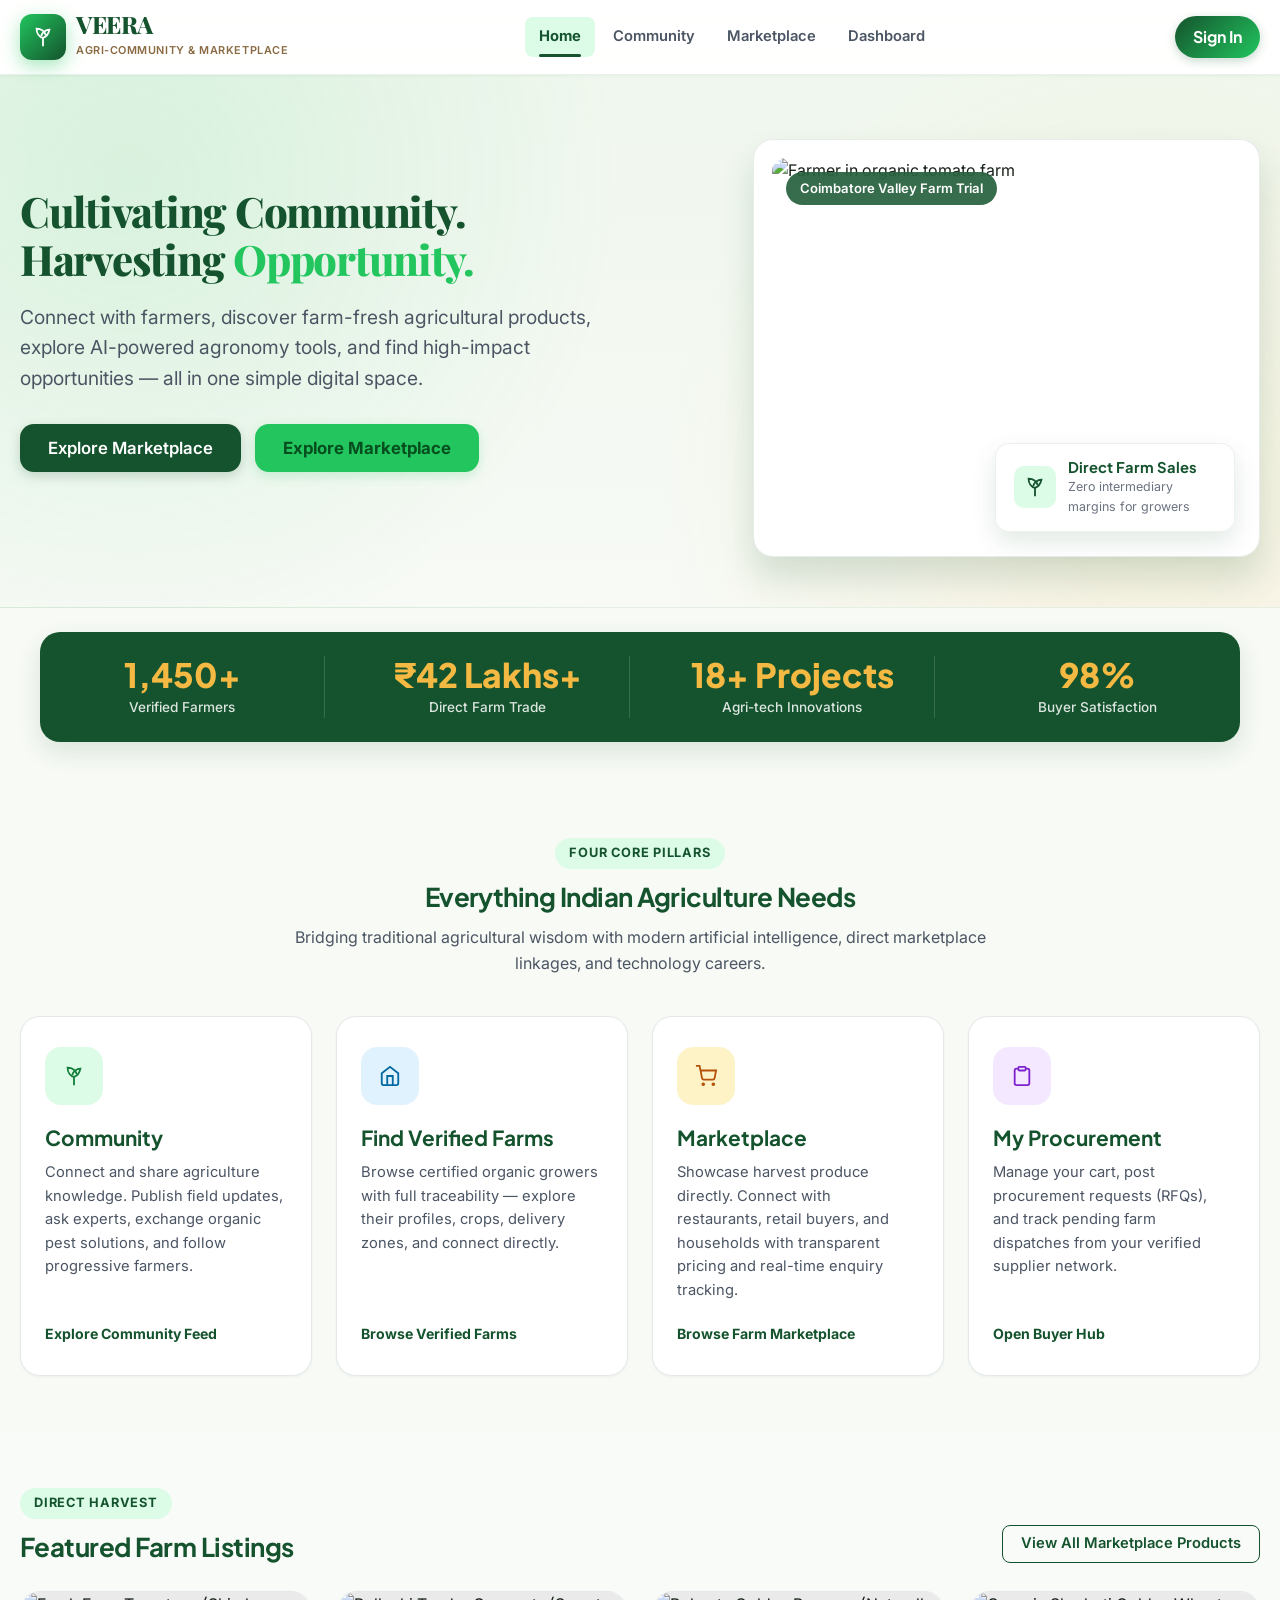
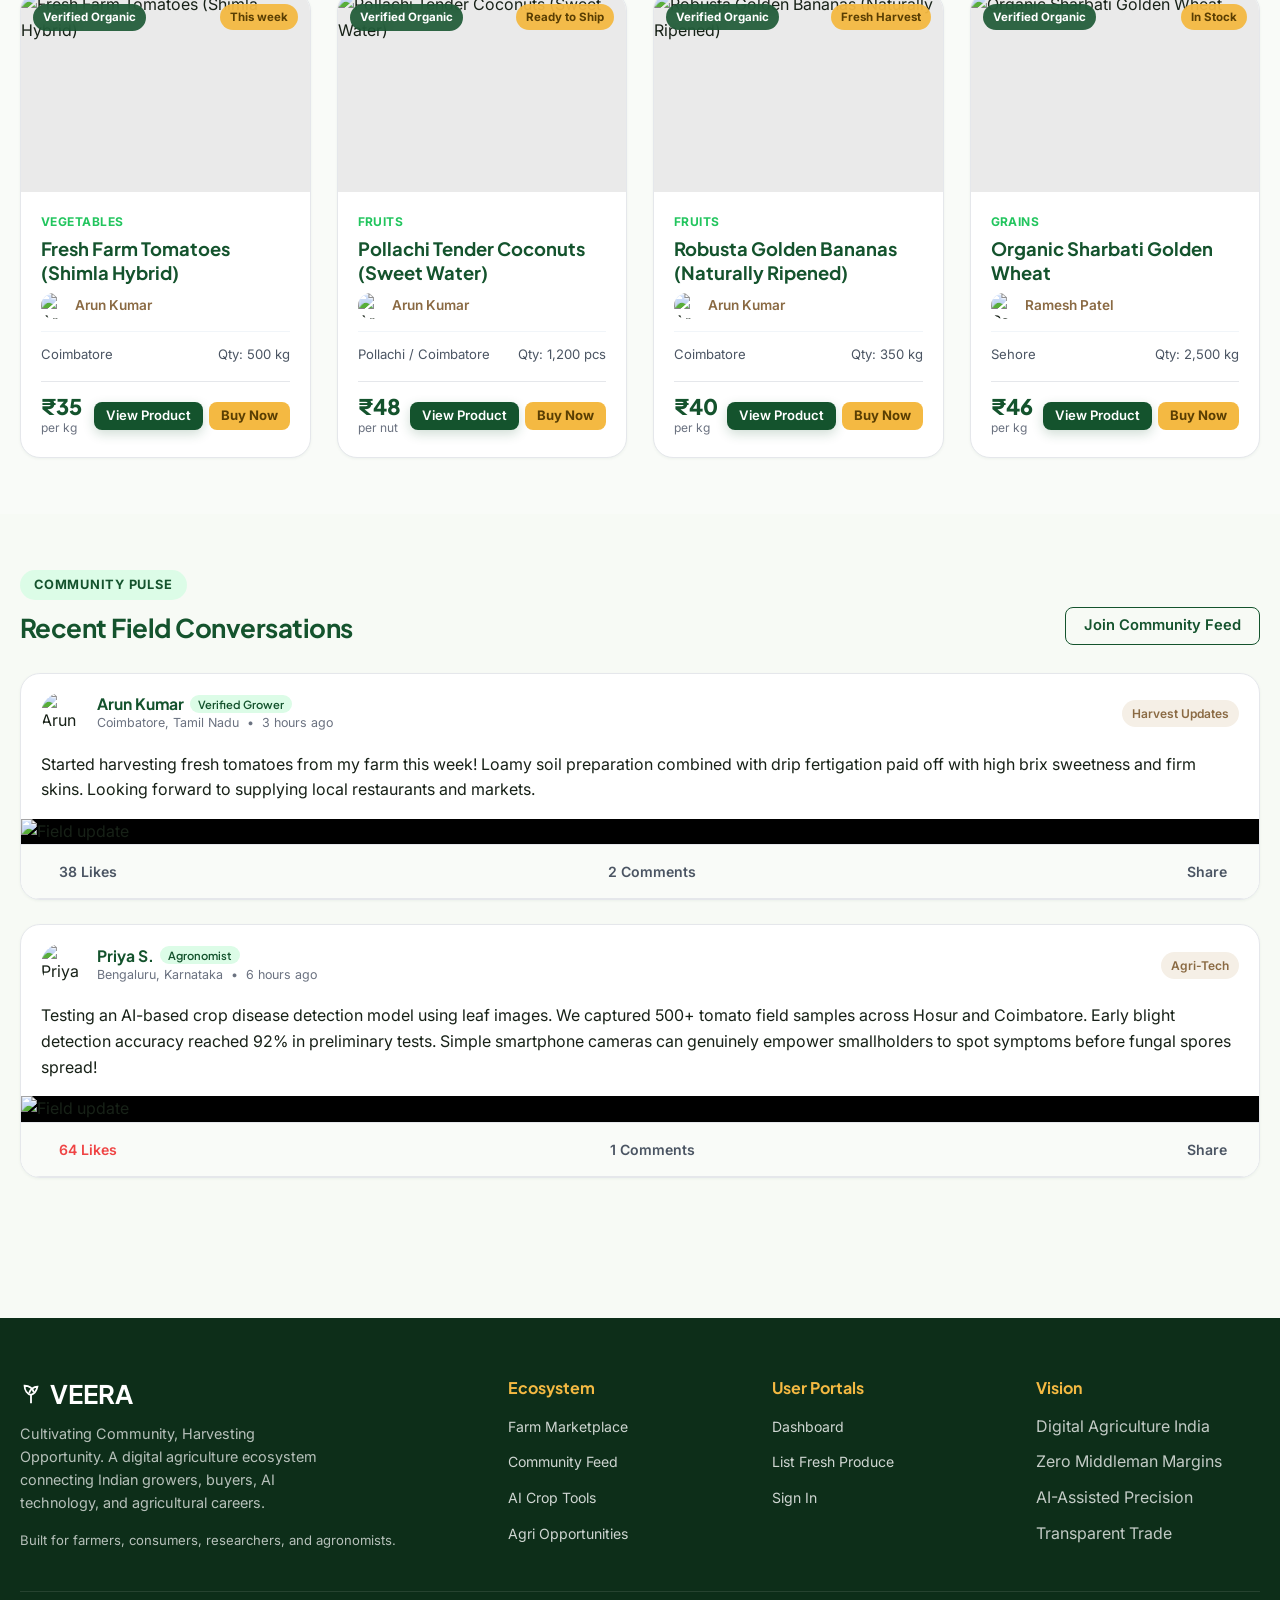
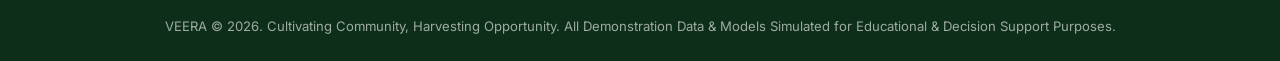
==== commit 2a271000: "Add files via upload" ====
--- a/index.html
+++ b/index.html
@@ -120,9 +120,6 @@
                   <button class="btn btn-secondary btn-lg" onclick="navigateTo('marketplace')">
                     Explore Marketplace
                   </button>
-                  <a class="btn btn-outline btn-lg" href="login.html" style="color:var(--primary-800); border-color:var(--primary-800);">
-                    Sign In to VEERA
-                  </a>
                 </div>
               </div>
             </div>
@@ -353,19 +350,6 @@
 
           <!-- Center Feed -->
           <div class="community-feed-main">
-            <!-- Create Post Box -->
-            <div class="feed-header-card">
-              <img id="feedUserAvatar"
-                src="https://images.unsplash.com/photo-1544717305-2782549b5136?auto=format&fit=crop&w=150&q=80"
-                style="width:42px; height:42px; border-radius:50%; object-fit:cover;" alt="You">
-              <button class="create-post-trigger" onclick="openCreatePostModal()">
-                Share a farm harvest update, agronomy question, or field photo...
-              </button>
-              <button class="btn btn-primary btn-sm" onclick="openCreatePostModal()">
-                Post
-              </button>
-            </div>
-
             <!-- Posts List Container -->
             <div id="communityPostsContainer">
               <!-- Rendered via app.js -->
@@ -1720,11 +1704,11 @@
         <!-- Direct Quick Buy Action (Buy Now) -->
         <div style="background:linear-gradient(135deg, rgba(34,197,94,0.14), rgba(244,185,66,0.16)); border:1.5px solid var(--border-green); border-radius:12px; padding:16px 20px; margin-bottom:22px; display:flex; align-items:center; justify-content:space-between; gap:14px; flex-wrap:wrap;">
           <div>
-            <strong style="font-size:1.05rem; color:var(--primary-800); display:block; margin-bottom:2px;">⚡ Ready to Purchase This Produce?</strong>
+            <strong style="font-size:1.05rem; color:var(--primary-800); display:block; margin-bottom:2px;">Ready to Purchase This Produce?</strong>
             <span style="font-size:0.84rem; color:var(--text-muted);">Direct farm-gate checkout with instant dispatch booking</span>
           </div>
           <button type="button" class="btn btn-accent" style="padding:11px 26px; font-weight:800; font-size:1rem; box-shadow:var(--shadow-md);" onclick="triggerBuyNowFromProductModal()">
-            ⚡ Buy Now
+          Buy Now
           </button>
         </div>
 
@@ -2024,7 +2008,7 @@
           </div>
           <button type="submit" class="btn btn-primary"
             style="width:100%;background:linear-gradient(135deg,var(--primary-800),var(--secondary));padding:13px;font-size:1rem;">
-            ⚡ Confirm Buy Now — Send to Farmer
+          Confirm Buy Now — Send to Farmer
           </button>
         </form>
       </div>
